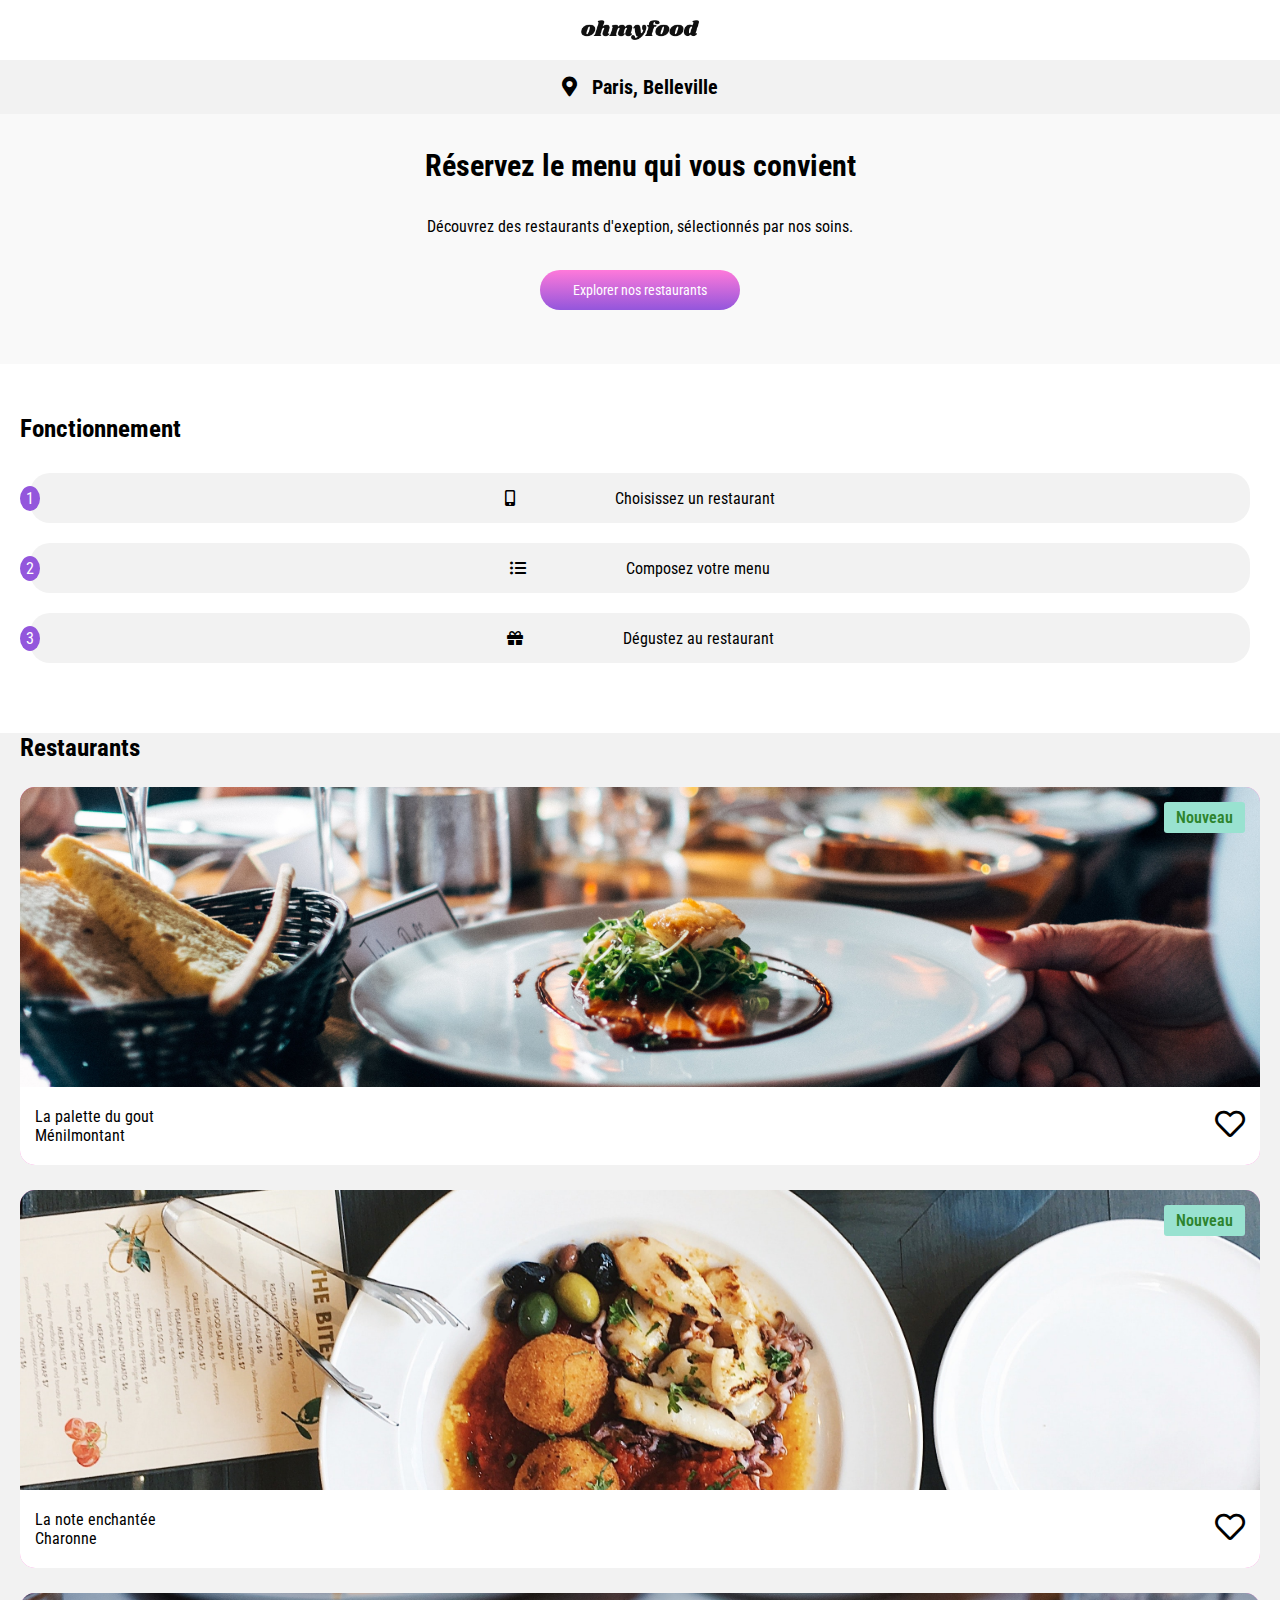
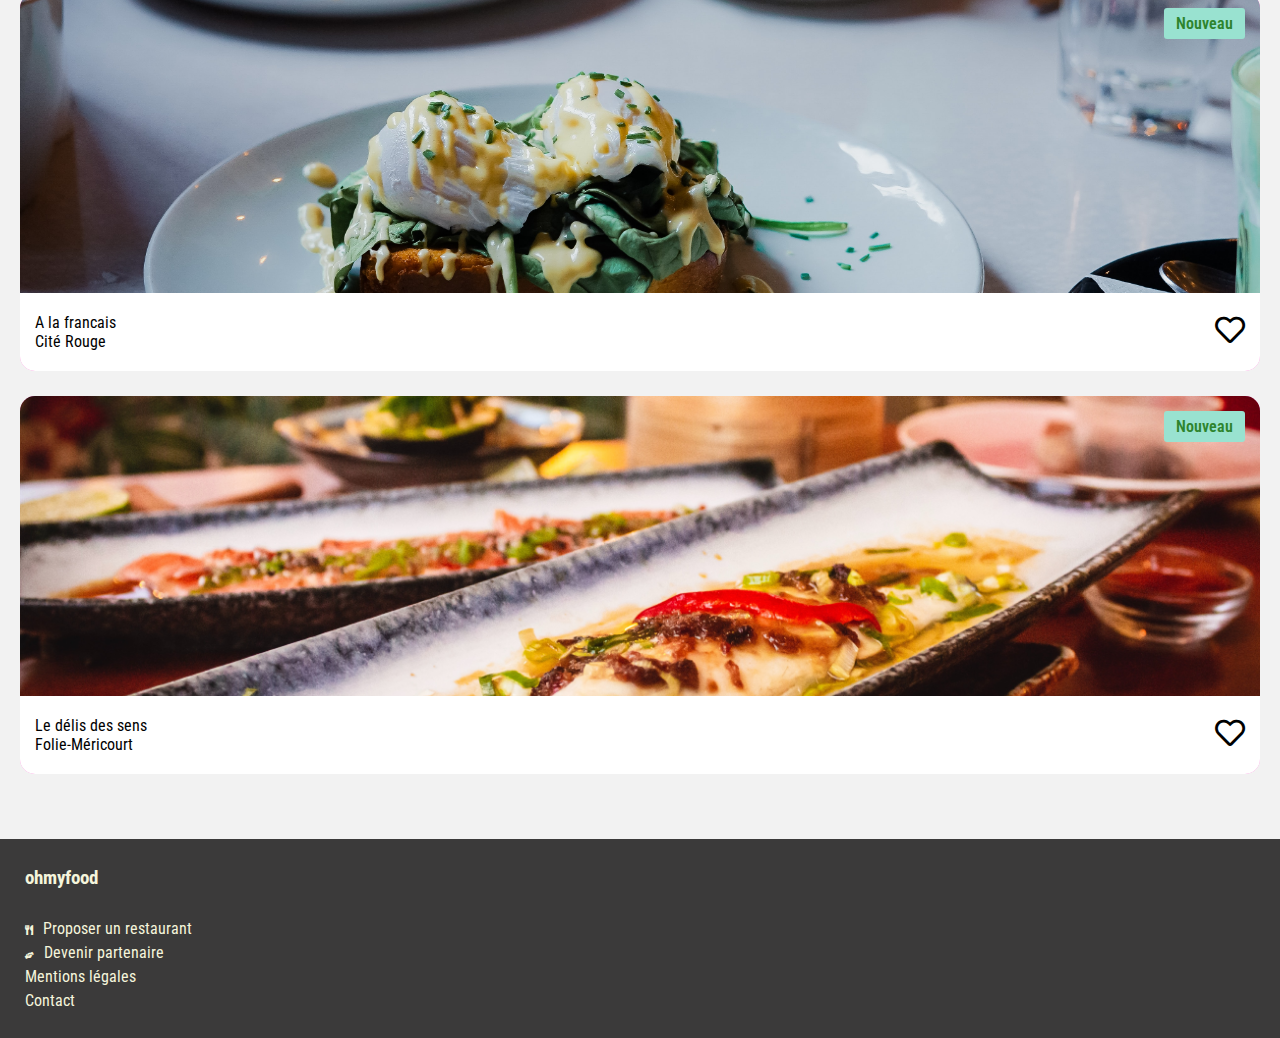
==== index.html @ 2080b29a "animation" ====
<!DOCTYPE html>
<html lang="en">
<head>
        <meta charset="UTF-8">
        <meta http-equiv="X-UA-Compatible" content="IE=edge">
        <meta name="viewport" content="width=device-width, initial-scale=1.0">
        <link rel="stylesheet" href="./style/css/style.css">
        <link rel="stylesheet" href="./style/css/footer.css">
        <link rel="stylesheet" href="./style/css/header.css">
        <link rel="stylesheet" href="https://cdnjs.cloudflare.com/ajax/libs/font-awesome/5.15.4/css/all.min.css">
        <title>OHMYFOOD</title>
</head>
<body>
        <!-- <iframe src="./header_footer/header.html" frameborder="0"></iframe>  -->
        <header class="header">
                <div class="header__logo">
                          <img src="./../img/logo/ohmyfood.png" alt="logo du site ohmyfood" class="header__logo__img">
                </div>
        </header>
        <main>
               <section class="localisation">
                        <div class="localisation__icon"><i class="fas fa-map-marker-alt"></i></div>
                        <div class="localisation__ville">Paris, Belleville</div>
               </section>
                <section class="baniere">
                        <div>
                          <h1 class="baniere__title"> Réservez le menu qui vous convient</h1>
                        </div>
                        <p class="baniere__paragraphe">
                                Découvrez des restaurants d'exeption, sélectionnés par nos soins.
                        </p>
                        <div class="baniere__explorer">
                                Explorer nos restaurants
                        </div>
                </section>
                <section class="fonctionnement">
                        <h3 class="fonctionnement__title">Fonctionnement</h3> 
                        <div class="fonctionnement__chosissez">
                                <div class="fonctionnement__chosissez__numero">1</div>
                                <div class="fonctionnement__chosissez__icon"><i class="fas fa-mobile-alt"></i></div>
                                <p class="fonctionnement__chosissez__texte">Choisissez un restaurant</p>
                        </div>
                        <div class="fonctionnement__chosissez">
                                <div class="fonctionnement__chosissez__numero">2</div>
                                <div class="fonctionnement__chosissez__icon"><i class="fas fa-list-ul"></i></div>
                                <p class="fonctionnement__chosissez__texte">Composez votre menu</p>
                        </div>
                        <div class="fonctionnement__chosissez">
                                <div class="fonctionnement__chosissez__numero">3</div>
                                <div class="fonctionnement__chosissez__icon"><i class="fas fa-gift"></i></div>
                                <p class="fonctionnement__chosissez__texte">Dégustez au restaurant</p>
                        </div>
                </section>
                <section class="restaurant">
                        <h2 class="restaurant__title">Restaurants</h2>
                        <div class="restaurant__br">
                                <a class="restaurant__br__liens" href="./menu/palete_du_gout.html">
                                        <div class="restaurant__br__liens__nouveau nouveau">Nouveau</div>
                                        <div class="restaurant__br__liens__palette__img">
                                                <img class="restaurant__img restaurant__br__liens__palette__img--img" src="./img/restaurants/jay-wennington-N_Y88TWmGwA-unsplash.jpg" alt="">
                                        </div>
                                </a>
                                        <div class="palette_text">
                                                <p>La palette du gout <br>
                                                Ménilmontant
                                                </p>
                                                <div class="palette_heart">
                                                        <i class="far fa-heart"></i>
                                                        <!-- <i class="fas fa-heart"></i> -->
                                                </div>
                                        </div>
                               
                        </div>

                        <div class="note_enchante restaurant__br">
                                <a class="restaurant__br__liens" href="./menu/note_enchante.html">
                                        <div class="restaurant__br__liens__nouveau nouveau">Nouveau</div>
                                        <div class="restaurant__br__liens__palette__img">
                                                <img class="restaurant__img restaurant__br__liens__palette__img--img" src="./img/restaurants/stil-u2Lp8tXIcjw-unsplash.jpg" alt="">
                                        </div>
                                </a>
                                        <div class="palette_text">
                                                <p>La note enchantée <br>
                                                Charonne
                                                </p>
                                                <div class="palette_heart">
                                                        <i class="far fa-heart"></i>
                                                </div>
                                        </div>
                               
                        </div>

                        <div class="francais restaurant__br">
                                <a class="restaurant__br__liens" href="./menu/francaise.html">
                                        <div class="restaurant__br__liens__nouveau nouveau">Nouveau</div>
                                        <div class="restaurant__br__liens__palette__img">
                                                <img class="restaurant__img restaurant__br__liens__palette__img--img" src="./img/restaurants/toa-heftiba-DQKerTsQwi0-unsplash.jpg" alt="">
                                        </div>
                                </a>
                                        <div class="palette_text">
                                                <p>A la francais<br>
                                                Cité Rouge
                                                </p>
                                                <div class="palette_heart">
                                                        <i class="far fa-heart"></i>
                                                </div>
                                        </div>
                               
                        </div>

                        <div class="palette restaurant__br">
                                <a class="restaurant__br__liens" href="./menu/delice_des_sens.html">
                                        <div class="restaurant__br__liens__nouveau nouveau">Nouveau</div>
                                        <div class="palette__img restaurant__br__liens__palette__img">
                                                <img class="restaurant__img restaurant__br__liens__palette__img--img" src="./img/restaurants/louis-hansel-shotsoflouis-qNBGVyOCY8Q-unsplash.jpg" alt="">
                                        </div>
                                </a>
                                        <div class="palette_text">
                                                <p>Le délis des sens<br>
                                                Folie-Méricourt
                                                </p>
                                                <div class="palette_heart">
                                                        <i class="far fa-heart"></i>
                                                </div>
                                        </div>
                                
                        </div>
                </section>
        </main> 
        <footer class="footer">
                <h3 class="footer__title">ohmyfood</h3>
                 <i class="fas fa-utensils"></i>Proposer un restaurant <br>
                 <i class="fas fa-hands-helping t"></i>Devenir partenaire <br>
                 Mentions légales <br>
                 Contact
         </footer>
</body>
</html>
---- style/css/style.css ----
@import url("https://fonts.googleapis.com/css2?family=Roboto+Condensed:ital,wght@0,400;0,700;1,300;1,400;1,700&family=Shrikhand&display=swap");
@import url("./header.css");
@import url("./footer.css");
/******************************VARIABLE*****************************/
.container {
  background-color: rgb(237, 246, 247);
}

.form__group input {
  border: 2px solid #fff;
  border-radius: 100rem;
  color: #6300a0;
  font-family: "Montserrat", sans-serif;
  font-size: 2.5rem;
  outline: none;
  padding: 0.5rem 1.5rem;
  width: 100%;
  transition: background-color 500ms;
}
.form__group input:focus {
  border: 2px solid #6300a0;
}
.form__group input:not(:focus):invalid {
  background: #b20a37;
  border: 2px solid #b20a37;
  color: #fff;
}

/******************************MIXIN*****************************/
*,
::before,
::after {
  box-sizing: border-box;
  margin: 0;
  padding: 0;
}

a {
  text-decoration: none;
}

.title {
  font-family: "Shrikhand", cursive;
}

.restaurant__img {
  object-fit: cover;
  object-position: center;
  width: 100%;
  height: 300px;
}

body {
  font-family: "Roboto", sans-serif;
  font-family: "Roboto Condensed", sans-serif;
}

.localisation {
  background-color: #F2F2F2;
  justify-content: center;
  display: flex;
  padding: 15px 0;
  font-size: 20px;
  font-weight: bold;
}
.localisation__icon {
  font-size: 20px;
}
.localisation__ville {
  text-align: center;
  margin-left: 15px;
}

.nouveau {
  background-color: #99E2D0;
}

.baniere {
  background-color: #F9F9F9;
  justify-content: space-evenly;
  align-items: center;
  display: flex;
  flex-direction: column;
  height: 250px;
}
.baniere__title {
  text-align: center;
  font-size: 30px;
  margin: 30px 0;
}
.baniere__paragraphe {
  text-align: center;
}
.baniere__explorer {
  background-image: linear-gradient(to top, #9356DC, #FF79DA);
  display: flex;
  align-items: center;
  justify-content: center;
  height: 40px;
  width: 40%;
  border-radius: 40px;
  max-width: 200px;
  padding: 20px;
  text-align: center;
  margin: 30px 0 50px 0;
  font-size: 14px;
  background-color: #FF79DA;
  color: #FFFFFF;
}

.fonctionnement {
  background-color: #FFFFFF;
  padding: 0px 20px 0px 20px;
  margin: 50px 0px 70px 0px;
}
.fonctionnement__title {
  padding-bottom: 10px;
  font-size: 25px;
}
.fonctionnement__chosissez {
  background-color: #F2F2F2;
  display: flex;
  justify-content: center;
  align-items: center;
  margin: 20px 10px 20px 10px;
  height: 50px;
  border-radius: 20px;
  position: relative;
}
.fonctionnement__chosissez__texte {
  text-align: right;
  margin-left: 100px;
}
.fonctionnement__chosissez__icon {
  text-align: center;
}
.fonctionnement__chosissez__numero {
  position: absolute;
  background-color: #9356DC;
  width: 20px;
  text-align: center;
  border-radius: 50%;
  color: #FFFFFF;
  padding: 3px;
  left: -10px;
}

.restaurant {
  padding: 0px 20px 40px 20px;
  background-color: #F2F2F2;
  display: flex;
  flex-direction: column;
  justify-content: space-around;
}
.restaurant__title {
  padding: 0px 0px 25px 0px;
  font-size: 25px;
}
.restaurant .restaurant__br {
  border-radius: 15px;
  background-color: #FF79DA;
  margin-bottom: 25px;
}
.restaurant .restaurant__br .restaurant__br__liens__nouveau {
  background-color: #99E2D0;
  display: inline-block;
  padding: 6px 12px;
  border-radius: 3px;
  color: rgb(45, 132, 45);
  font-weight: 600;
}
.restaurant .palette_text {
  margin-top: -4px;
  padding: 20px 15px 20px 15px;
  background-color: #FFFFFF;
  border-radius: 0px 0px 15px 15px;
  display: flex;
  justify-content: space-between;
}
.restaurant .palette_text .palette_heart {
  font-size: 30px;
}

.restaurant__br__liens {
  position: relative;
}
.restaurant__br__liens .restaurant__br__liens__nouveau {
  position: absolute;
  top: 15px;
  right: 15px;
}
.restaurant__br__liens .restaurant__br__liens__palette__img {
  margin: 0;
}
.restaurant__br__liens .restaurant__br__liens__palette__img .restaurant__br__liens__palette__img--img {
  border-radius: 15px 15px 0 0;
}

/*# sourceMappingURL=style.css.map */
---- style/css/footer.css ----
.footer {
  background-color: rgb(59, 58, 58);
  color: beige;
  padding: 25px;
  line-height: 1.5;
}
.footer__title {
  padding-bottom: 25px;
}
.footer .fas {
  margin-right: 10px;
  font-size: 10px;
}
.footer .t {
  font-size: 7px;
}

/*# sourceMappingURL=footer.css.map */
---- style/css/header.css ----
.header {
  width: 100%;
  display: flex;
  justify-content: space-around;
  background-color: #FFFFFF;
  padding: 20px 0;
  color: beige;
}
.header__span {
  color: #000;
}
.header__logo {
  display: flex;
  justify-content: center;
}
.header__logo__img {
  width: 30%;
  max-width: 30%;
}

/*# sourceMappingURL=header.css.map */
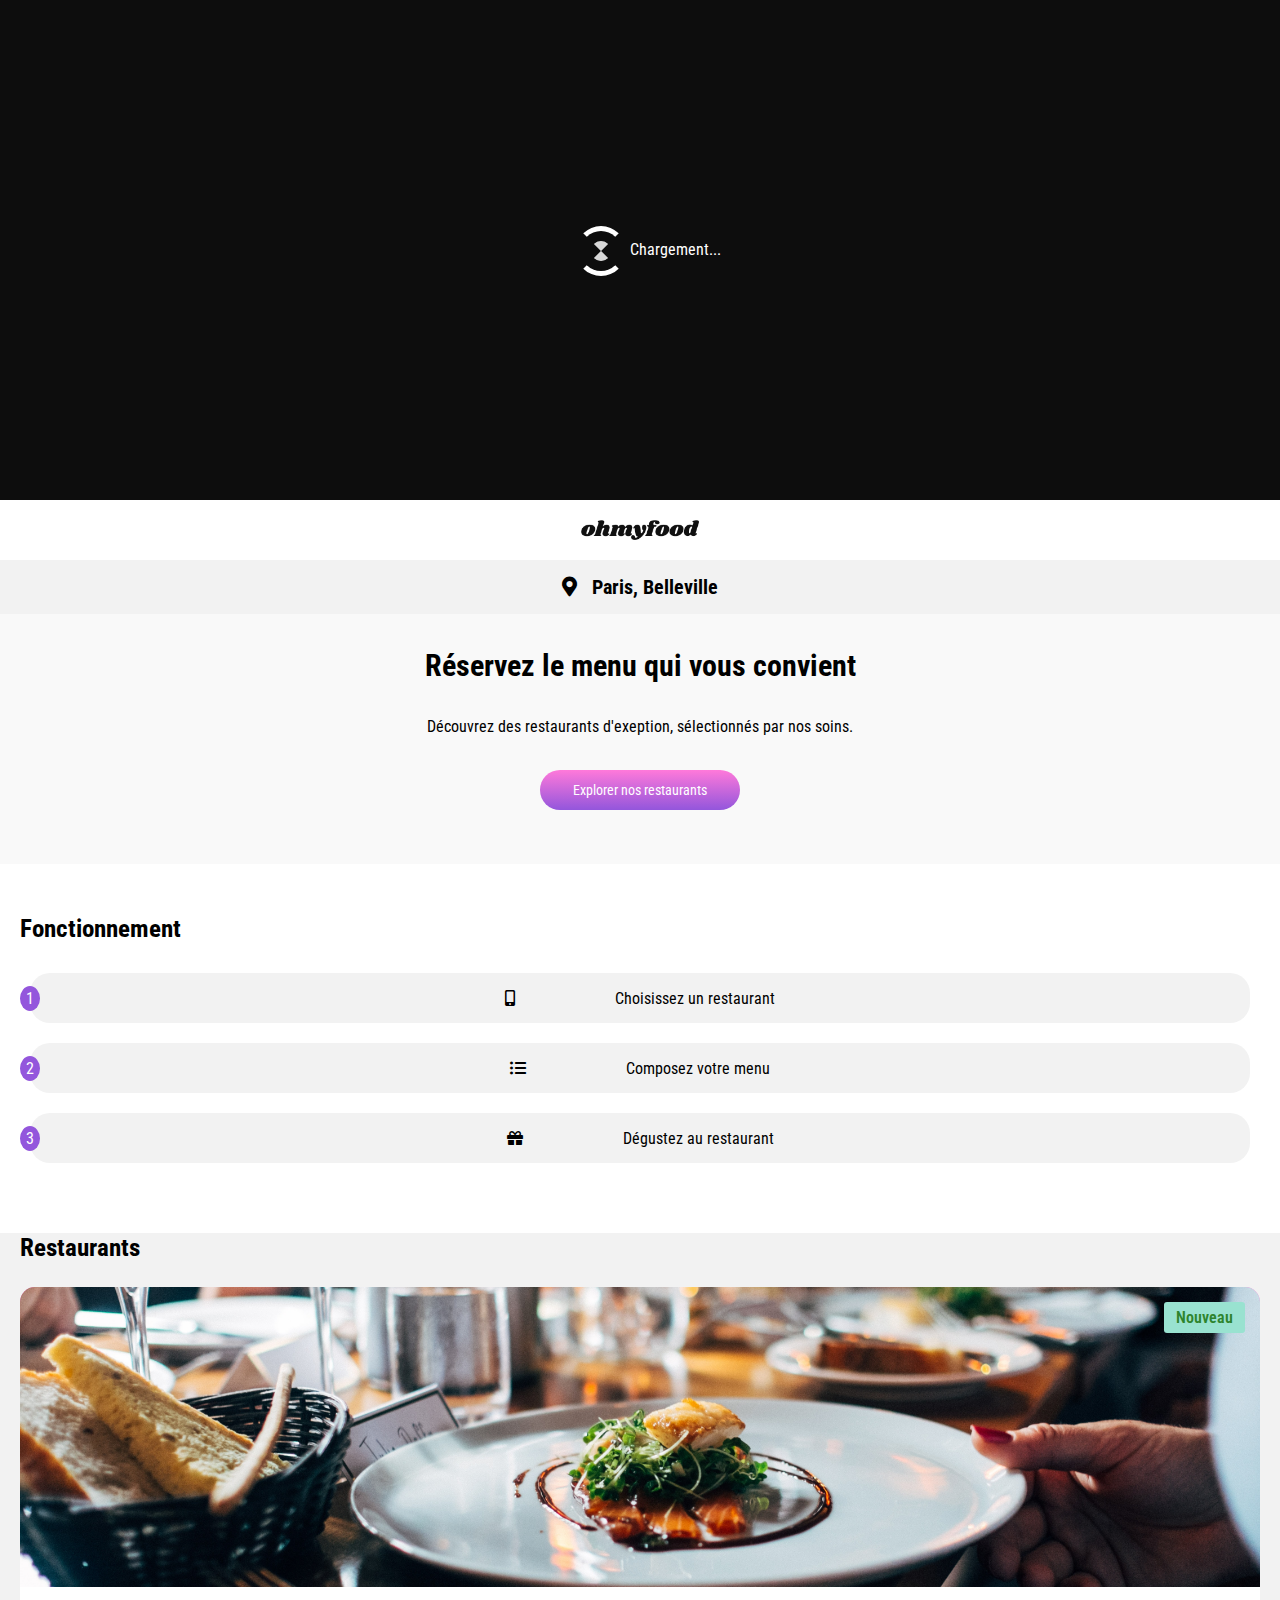
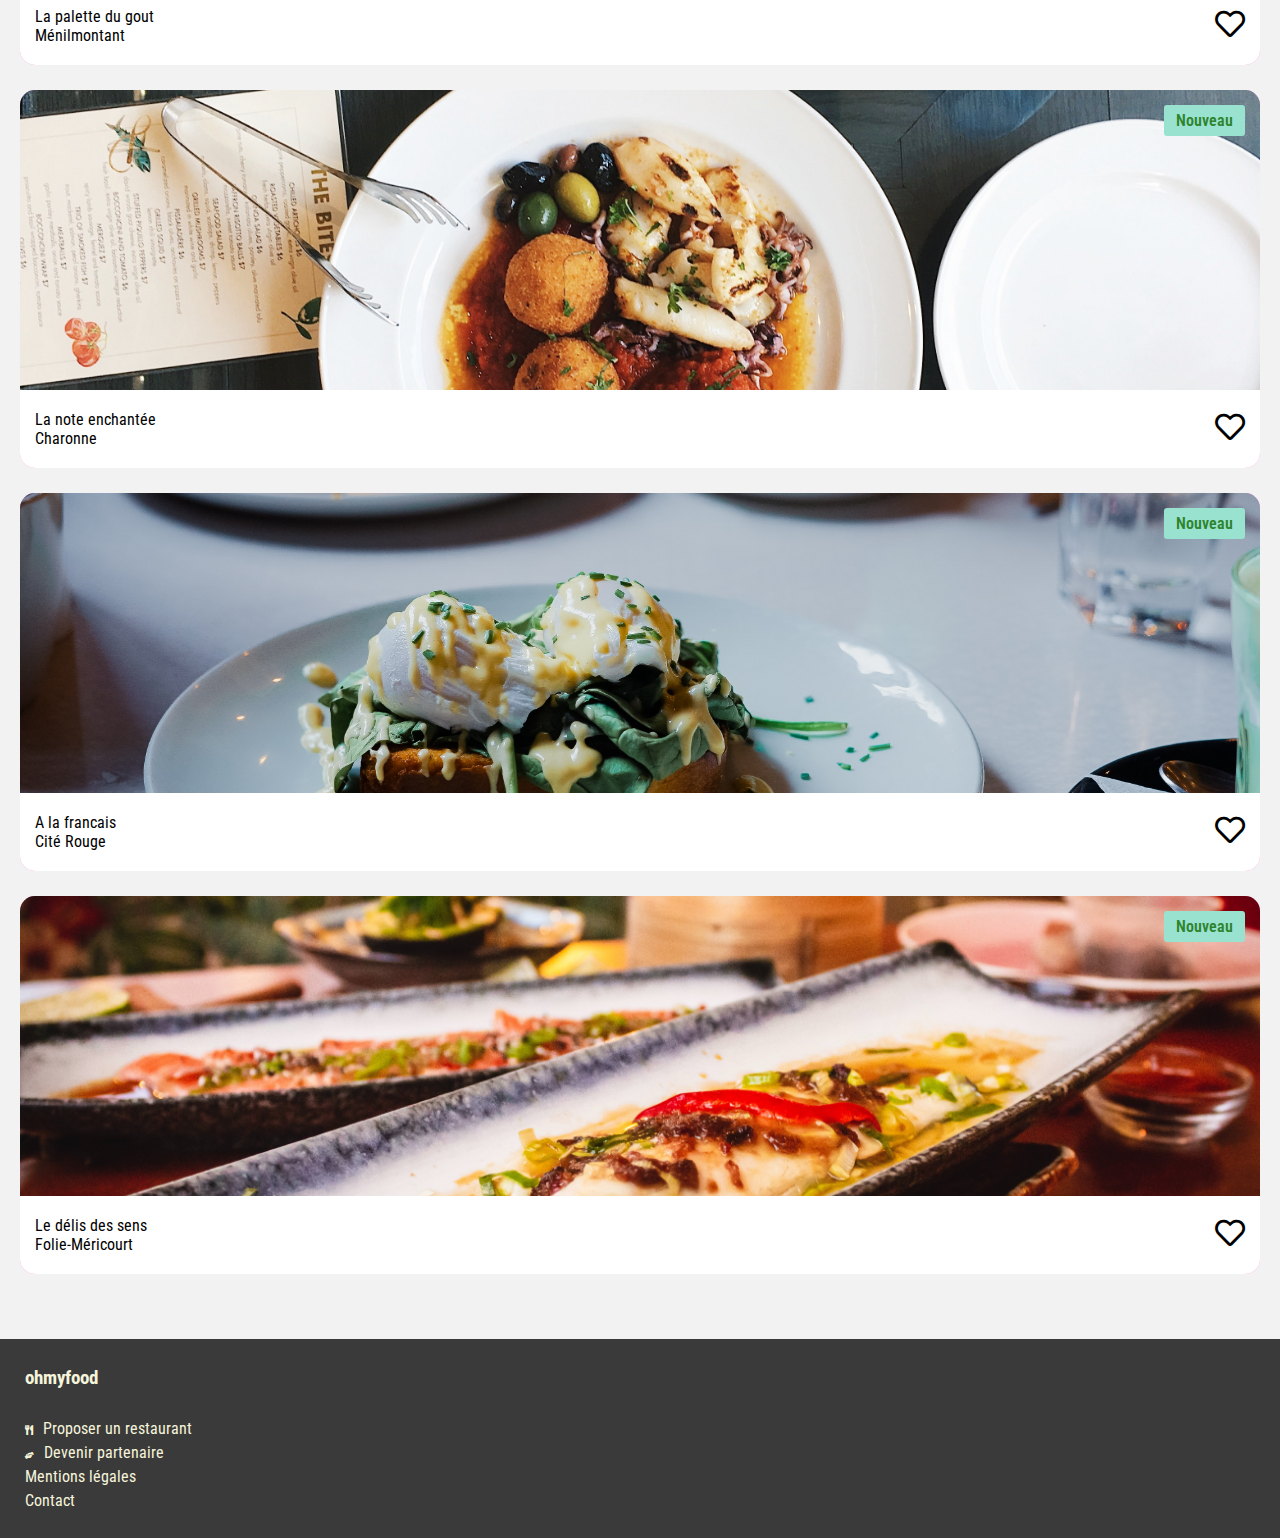
==== commit c48d364a: "suite" ====
--- a/index.html
+++ b/index.html
@@ -11,7 +11,10 @@
         <title>OHMYFOOD</title>
 </head>
 <body>
-        <!-- <iframe src="./header_footer/header.html" frameborder="0"></iframe>  -->
+        <div class="container3">
+                <span class="laoder laoder-circle"></span>
+                Chargement...
+        </div> 
         <header class="header">
                 <div class="header__logo">
                           <img src="./../img/logo/ohmyfood.png" alt="logo du site ohmyfood" class="header__logo__img">
--- a/style/css/style.css
+++ b/style/css/style.css
@@ -1,11 +1,95 @@
 @import url("https://fonts.googleapis.com/css2?family=Roboto+Condensed:ital,wght@0,400;0,700;1,300;1,400;1,700&family=Shrikhand&display=swap");
 @import url("./header.css");
 @import url("./footer.css");
+@import url("./../css/helpers/_$Variable.css");
 /******************************VARIABLE*****************************/
-.container {
-  background-color: rgb(237, 246, 247);
-}
-
+.laoder {
+  width: 50px;
+  height: 50px;
+  display: inline-block;
+  vertical-align: middle;
+  position: relative;
+  border-radius: 50px;
+  border: 6px solid rgba(255, 255, 255, 0.4);
+}
+
+.container3 {
+  background-color: #0d0d0d;
+  height: 500px;
+  color: #FFFFFF;
+  line-height: 500px;
+  padding-left: 45%;
+  animation: display 7s 0s forwards;
+}
+
+.laoder-circle {
+  border-radius: 50px;
+  border: 5px solid transparent;
+  border-top-color: #FFF;
+  border-bottom-color: #FFF;
+  animation: spin 4s linear 0s forwards;
+}
+
+.laoder-circle::after {
+  content: "";
+  position: absolute;
+  top: 10px;
+  left: 10px;
+  bottom: 10px;
+  right: 10px;
+  border-radius: 50px;
+  border: 10px solid transparent;
+  border-top-color: #FFF;
+  border-bottom-color: #FFF;
+  opacity: 0.6;
+  animation: spinreverse 3s linear 0s forwards;
+}
+
+.laoder-circle::before {
+  content: "";
+  position: absolute;
+  top: 10px;
+  left: 10px;
+  bottom: 10px;
+  right: 10px;
+  border-radius: 50px;
+  border: 10px solid transparent;
+  border-top-color: #FFF;
+  border-bottom-color: #FFF;
+  opacity: 0.6;
+  animation: spinreverse 3s linear 0s forwards;
+}
+
+@keyframes spin {
+  0% {
+    transform: rotate(0deg);
+    opacity: 1;
+  }
+  100% {
+    transform: rotate(360deg);
+    opacity: 0;
+  }
+}
+@keyframes display {
+  0% {
+    display: block;
+    opacity: 1;
+  }
+  100% {
+    display: none;
+    opacity: 0;
+  }
+}
+@keyframes spinreverse {
+  0% {
+    transform: rotate(0deg);
+    opacity: 1;
+  }
+  100% {
+    transform: rotate(360deg);
+    opacity: 0;
+  }
+}
 .form__group input {
   border: 2px solid #fff;
   border-radius: 100rem;
@@ -106,6 +190,7 @@
   font-size: 14px;
   background-color: #FF79DA;
   color: #FFFFFF;
+  cursor: b;
 }
 
 .fonctionnement {
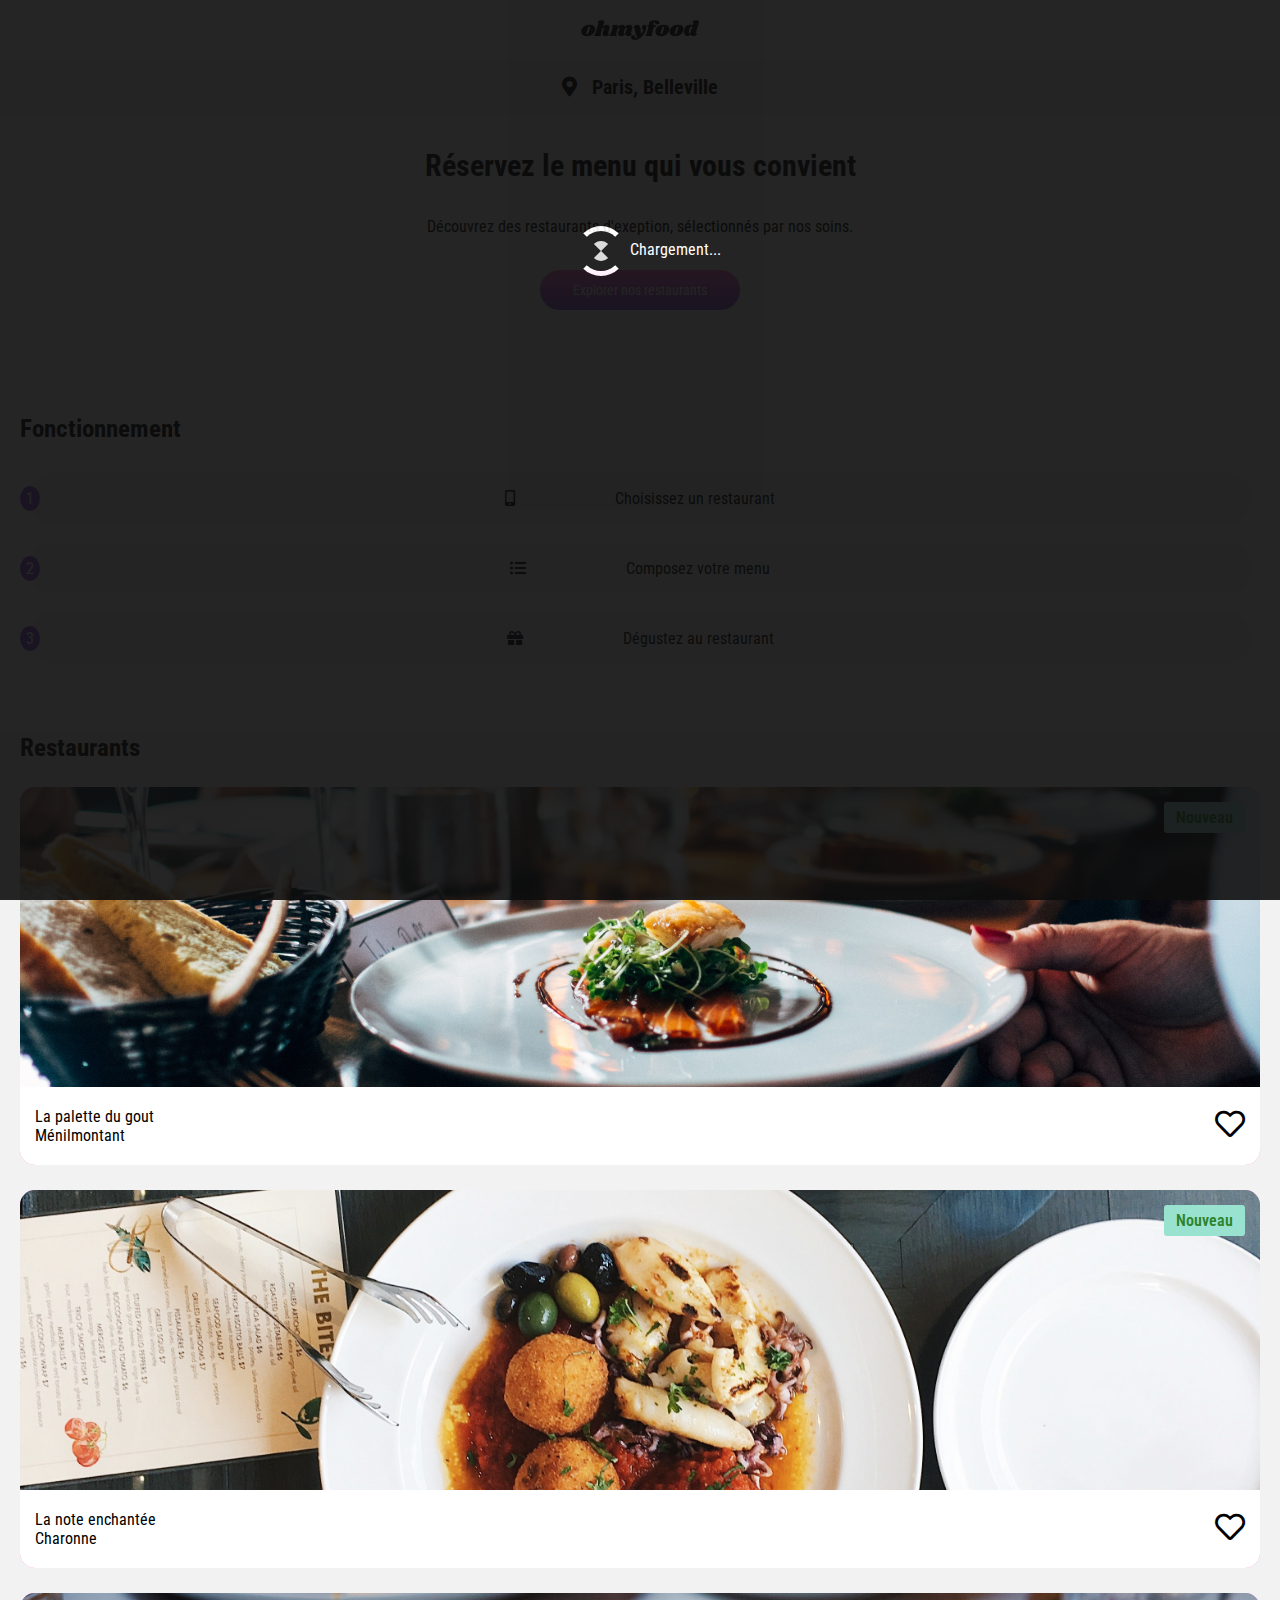
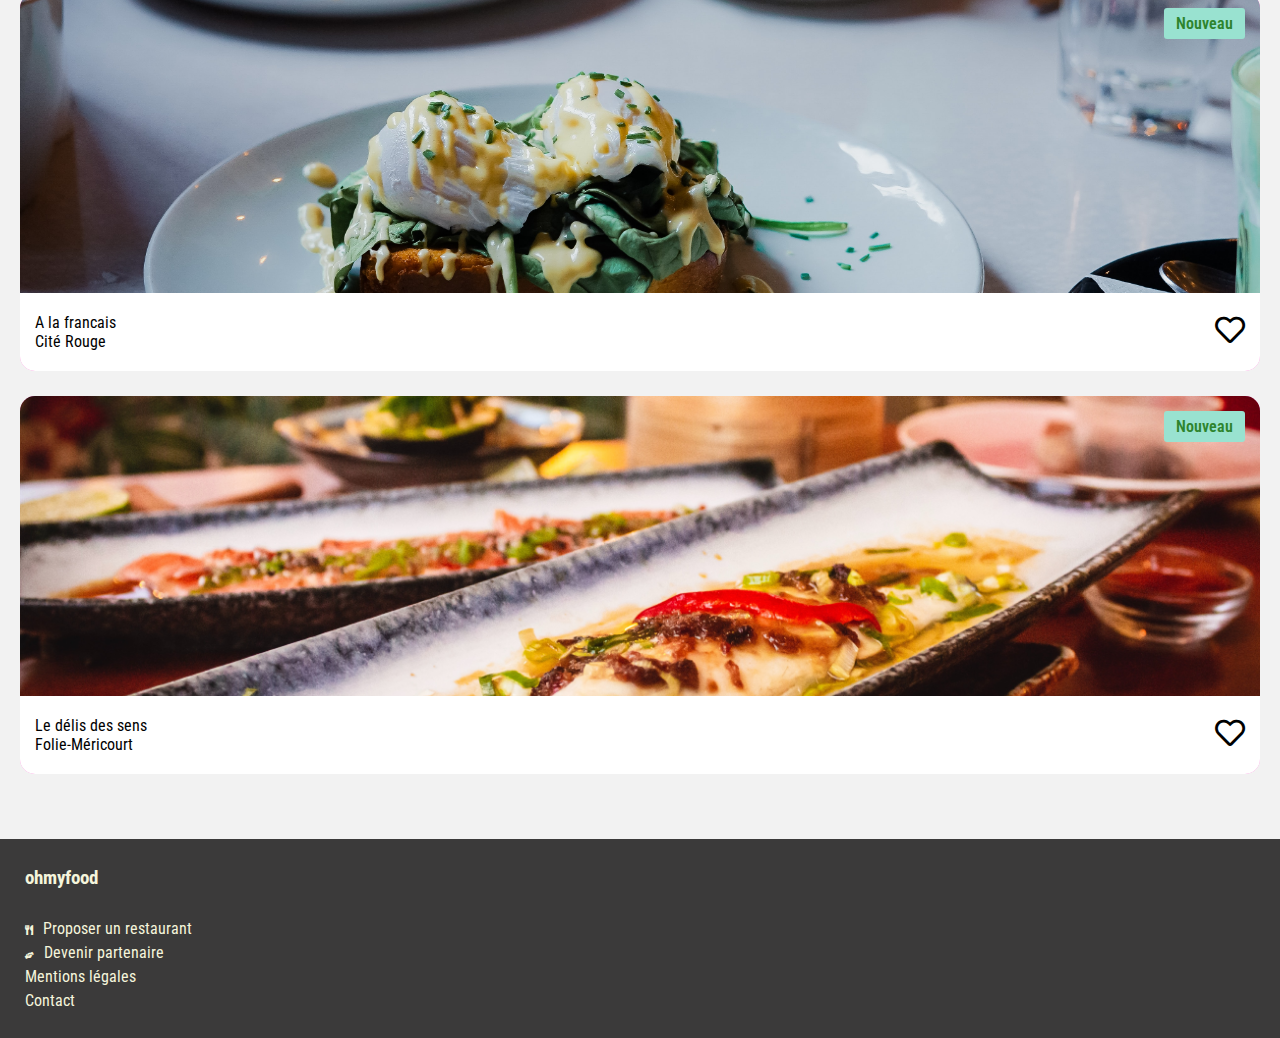
==== commit eb1034c6: "ajout du loader" ====
--- a/index.html
+++ b/index.html
@@ -22,7 +22,7 @@
         </header>
         <main>
                <section class="localisation">
-                        <div class="localisation__icon"><i class="fas fa-map-marker-alt"></i></div>
+                        <div class="localisation__icon"><i class="fas fa-map-marker-alt fa-spin"></i></div>
                         <div class="localisation__ville">Paris, Belleville</div>
                </section>
                 <section class="baniere">
--- a/style/css/style.css
+++ b/style/css/style.css
@@ -3,6 +3,19 @@
 @import url("./footer.css");
 @import url("./../css/helpers/_$Variable.css");
 /******************************VARIABLE*****************************/
+.container3 {
+  position: fixed;
+  background-color: #0d0d0d;
+  opacity: 0.9;
+  height: 100vh;
+  inset: 0px;
+  z-index: 1;
+  color: #FFFFFF;
+  line-height: 500px;
+  padding-left: 45%;
+  animation: display 9s 1s forwards;
+}
+
 .laoder {
   width: 50px;
   height: 50px;
@@ -13,15 +26,6 @@
   border: 6px solid rgba(255, 255, 255, 0.4);
 }
 
-.container3 {
-  background-color: #0d0d0d;
-  height: 500px;
-  color: #FFFFFF;
-  line-height: 500px;
-  padding-left: 45%;
-  animation: display 7s 0s forwards;
-}
-
 .laoder-circle {
   border-radius: 50px;
   border: 5px solid transparent;
@@ -75,9 +79,14 @@
     display: block;
     opacity: 1;
   }
+  50% {
+    display: none;
+    opacity: 0.5;
+  }
   100% {
     display: none;
     opacity: 0;
+    z-index: 0;
   }
 }
 @keyframes spinreverse {
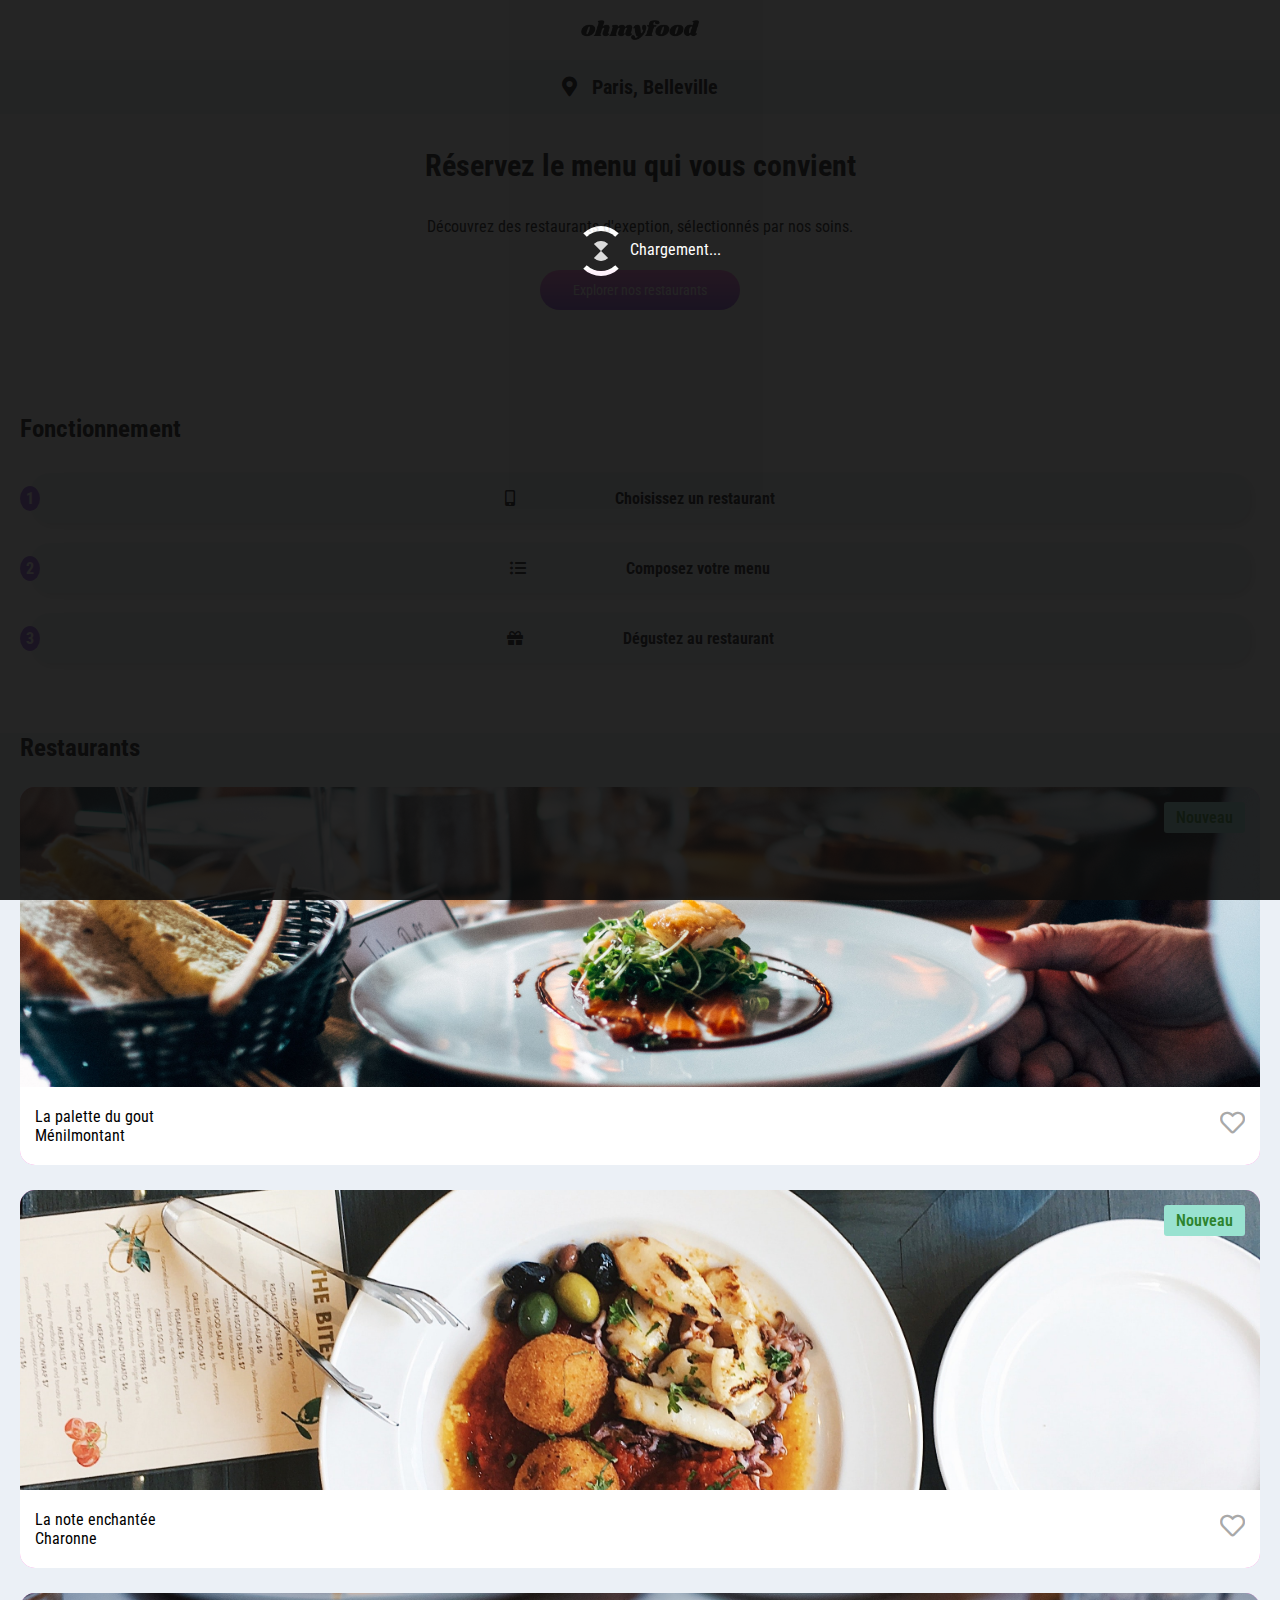
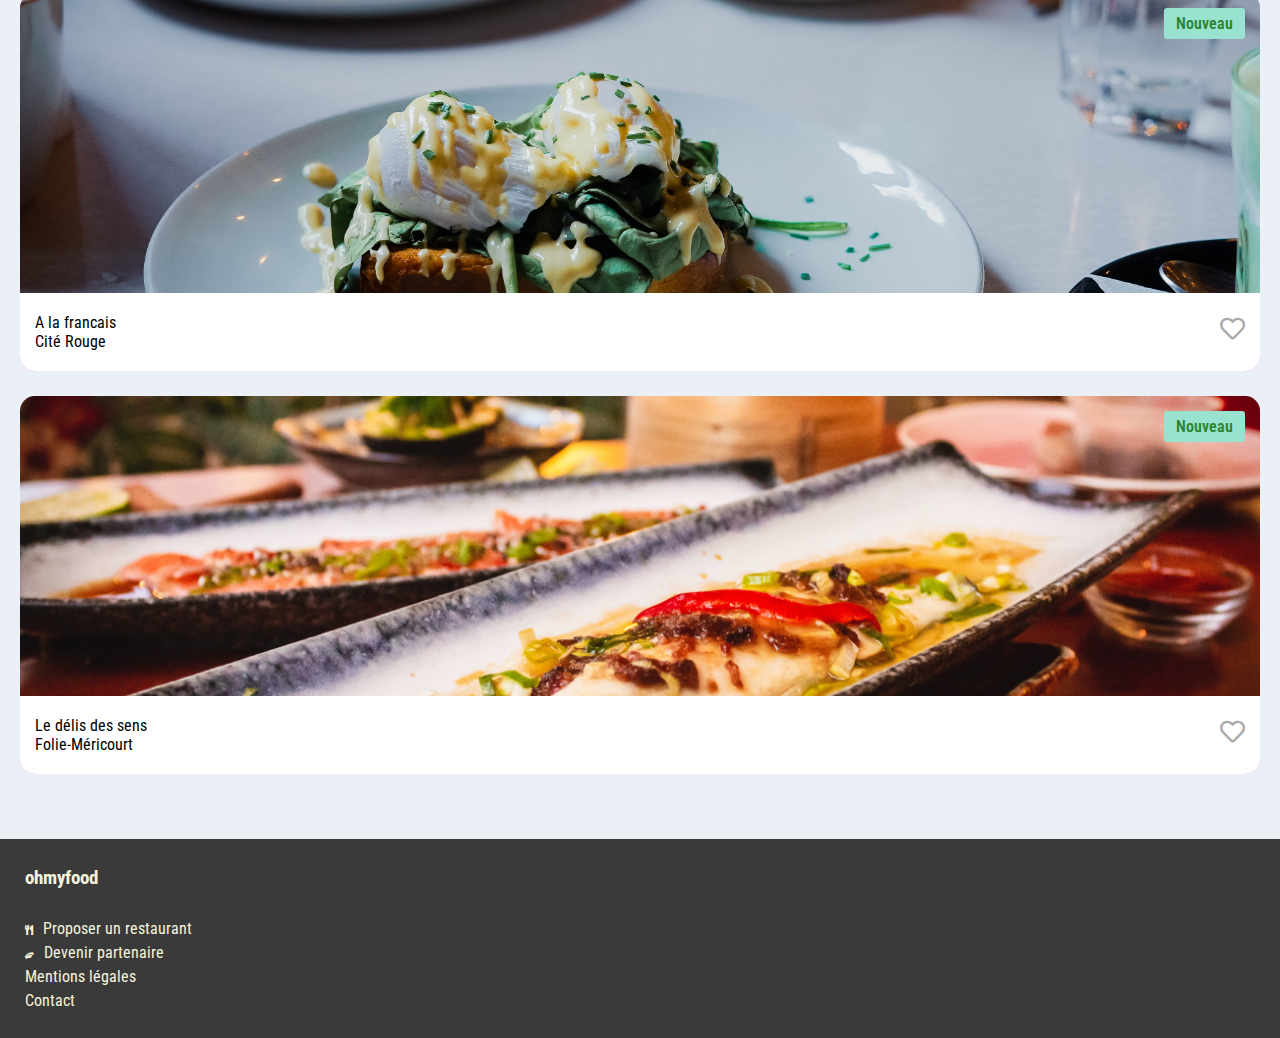
==== commit d273f683: "suite animation" ====
--- a/index.html
+++ b/index.html
@@ -40,17 +40,17 @@
                         <h3 class="fonctionnement__title">Fonctionnement</h3> 
                         <div class="fonctionnement__chosissez">
                                 <div class="fonctionnement__chosissez__numero">1</div>
-                                <div class="fonctionnement__chosissez__icon"><i class="fas fa-mobile-alt"></i></div>
+                                <div class="fonctionnement__chosissez__icon "><i class="fas fa-mobile-alt"></i></div>
                                 <p class="fonctionnement__chosissez__texte">Choisissez un restaurant</p>
                         </div>
                         <div class="fonctionnement__chosissez">
                                 <div class="fonctionnement__chosissez__numero">2</div>
-                                <div class="fonctionnement__chosissez__icon"><i class="fas fa-list-ul"></i></div>
+                                <div class="fonctionnement__chosissez__icon color_icon"><i class="fas fa-list-ul"></i></div>
                                 <p class="fonctionnement__chosissez__texte">Composez votre menu</p>
                         </div>
                         <div class="fonctionnement__chosissez">
                                 <div class="fonctionnement__chosissez__numero">3</div>
-                                <div class="fonctionnement__chosissez__icon"><i class="fas fa-gift"></i></div>
+                                <div class="fonctionnement__chosissez__icon color_icon"><i class="fas fa-gift"></i></div>
                                 <p class="fonctionnement__chosissez__texte">Dégustez au restaurant</p>
                         </div>
                 </section>
@@ -68,8 +68,9 @@
                                                 Ménilmontant
                                                 </p>
                                                 <div class="palette_heart">
-                                                        <i class="far fa-heart"></i>
-                                                        <!-- <i class="fas fa-heart"></i> -->
+                                                        <i class="far fa-heart coeur-contenant">
+                                                                <i class="fas fa-heart coeur-colore"></i>
+                                                        </i>
                                                 </div>
                                         </div>
                                
@@ -87,7 +88,9 @@
                                                 Charonne
                                                 </p>
                                                 <div class="palette_heart">
-                                                        <i class="far fa-heart"></i>
+                                                        <i class="far fa-heart coeur-contenant">
+                                                                <i class="fas fa-heart coeur-colore"></i>
+                                                        </i>
                                                 </div>
                                         </div>
                                
@@ -105,7 +108,9 @@
                                                 Cité Rouge
                                                 </p>
                                                 <div class="palette_heart">
-                                                        <i class="far fa-heart"></i>
+                                                        <i class="far fa-heart coeur-contenant">
+                                                                <i class="fas fa-heart coeur-colore"></i>
+                                                        </i>
                                                 </div>
                                         </div>
                                
@@ -123,7 +128,9 @@
                                                 Folie-Méricourt
                                                 </p>
                                                 <div class="palette_heart">
-                                                        <i class="far fa-heart"></i>
+                                                        <i class="far fa-heart coeur-contenant">
+                                                                <i class="fas fa-heart coeur-colore"></i>
+                                                        </i>
                                                 </div>
                                         </div>
                                 
--- a/style/css/style.css
+++ b/style/css/style.css
@@ -149,7 +149,7 @@
 }
 
 .localisation {
-  background-color: #F2F2F2;
+  background-color: #ebf0f6;
   justify-content: center;
   display: flex;
   padding: 15px 0;
@@ -212,14 +212,16 @@
   font-size: 25px;
 }
 .fonctionnement__chosissez {
-  background-color: #F2F2F2;
+  background-color: #ebf0f6;
   display: flex;
   justify-content: center;
   align-items: center;
   margin: 20px 10px 20px 10px;
   height: 50px;
+  font-weight: bold;
   border-radius: 20px;
   position: relative;
+  box-shadow: 3px 3px 13px -2px rgba(33, 32, 32, 0.2);
 }
 .fonctionnement__chosissez__texte {
   text-align: right;
@@ -238,10 +240,17 @@
   padding: 3px;
   left: -10px;
 }
+.fonctionnement__chosissez:hover {
+  cursor: pointer;
+  background-color: #F9F9F9;
+}
+.fonctionnement__chosissez:hover .color_icon {
+  color: #9356DC;
+}
 
 .restaurant {
   padding: 0px 20px 40px 20px;
-  background-color: #F2F2F2;
+  background-color: #ebf0f6;
   display: flex;
   flex-direction: column;
   justify-content: space-around;
@@ -251,6 +260,7 @@
   font-size: 25px;
 }
 .restaurant .restaurant__br {
+  transition: transform 1s ease-in-out;
   border-radius: 15px;
   background-color: #FF79DA;
   margin-bottom: 25px;
@@ -263,6 +273,9 @@
   color: rgb(45, 132, 45);
   font-weight: 600;
 }
+.restaurant .restaurant__br:hover {
+  transform: scale(1.08);
+}
 .restaurant .palette_text {
   margin-top: -4px;
   padding: 20px 15px 20px 15px;
@@ -274,6 +287,38 @@
 .restaurant .palette_text .palette_heart {
   font-size: 30px;
 }
+.restaurant .palette_text:nth-child(1) {
+  font-weight: bold;
+}
+.restaurant .palette_text .palette_heart .coeur-contenant {
+  display: inline-block;
+  position: relative;
+  font-size: 25px;
+  overflow: hidden;
+  cursor: pointer;
+  color: #a9a9a9;
+}
+.restaurant .palette_text .palette_heart .coeur-colore {
+  position: absolute;
+  top: 60px;
+  left: 30px;
+  font-size: 0px;
+  transition: top 0.5s, font-size 0.5s, left 0.5s;
+  background: linear-gradient(to left, #9356DC 0%, #FF79DA 100%);
+  background-clip: text;
+  -webkit-background-clip: text;
+  -webkit-text-fill-color: transparent;
+}
+.restaurant .palette_text .palette_heart .coeur-contenant:hover {
+  padding-right: 0.25px;
+  color: #e251ea;
+  counter-reset: #FF79DA;
+}
+.restaurant .palette_text .palette_heart .coeur-contenant:hover .coeur-colore {
+  top: 1.5px;
+  font-size: 23px;
+  left: 2px;
+}
 
 .restaurant__br__liens {
   position: relative;
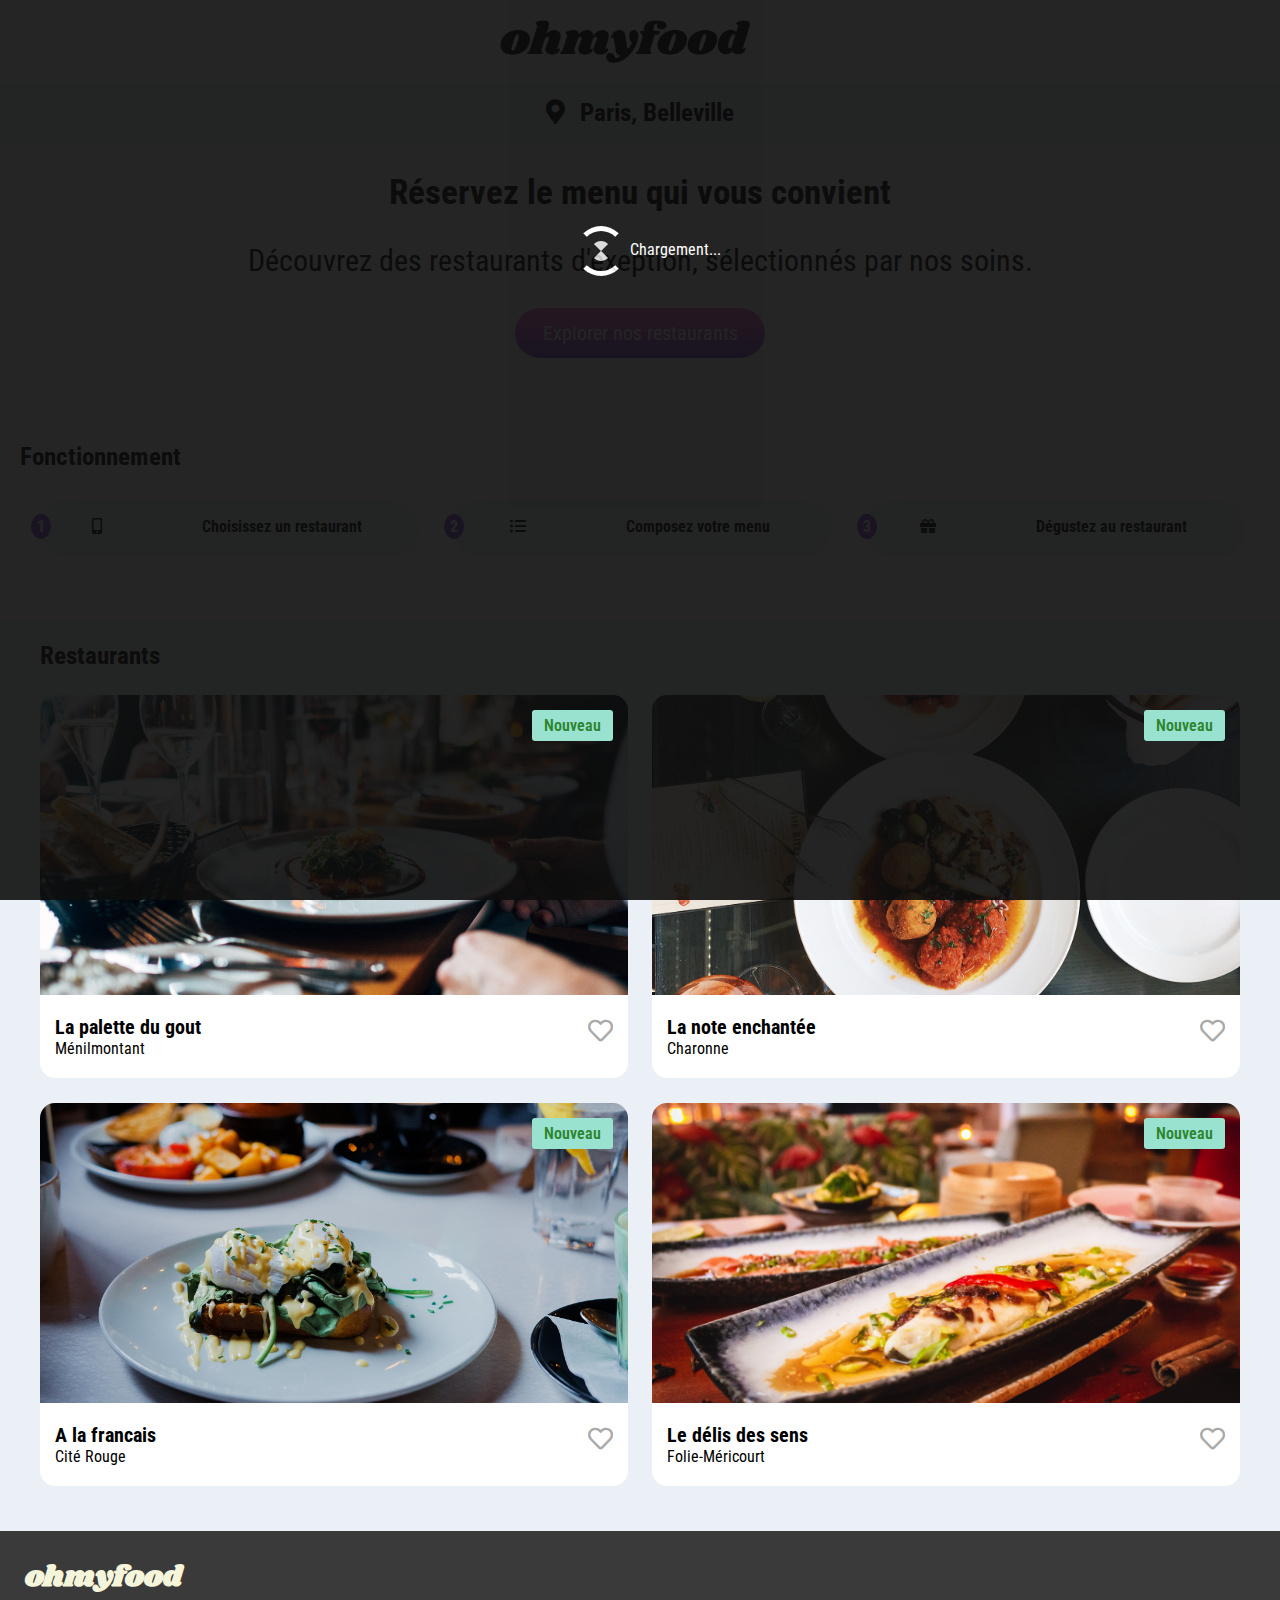
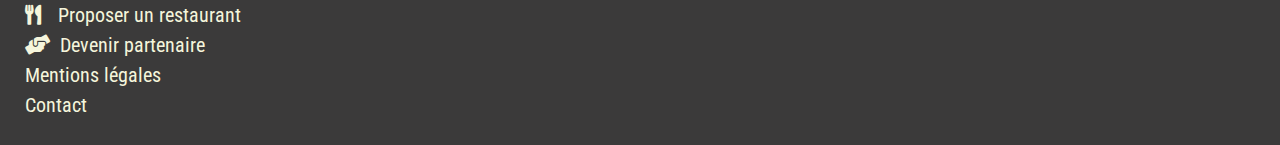
==== commit 1e27ce7c: "premiere version finale" ====
--- a/index.html
+++ b/index.html
@@ -16,15 +16,15 @@
                 Chargement...
         </div> 
         <header class="header">
-                <div class="header__logo">
-                          <img src="./../img/logo/ohmyfood.png" alt="logo du site ohmyfood" class="header__logo__img">
+                <div class="header__logo header__logo__index">
+                          <img src="./img/logo/ohmyfood.png" alt="logo du site ohmyfood" class="header__logo__img">
                 </div>
         </header>
         <main>
-               <section class="localisation">
-                        <div class="localisation__icon"><i class="fas fa-map-marker-alt fa-spin"></i></div>
+               <div class="localisation">
+                        <div class="localisation__icon"><i class="fas fa-map-marker-alt"></i></div>
                         <div class="localisation__ville">Paris, Belleville</div>
-               </section>
+               </div>
                 <section class="baniere">
                         <div>
                           <h1 class="baniere__title"> Réservez le menu qui vous convient</h1>
@@ -38,24 +38,27 @@
                 </section>
                 <section class="fonctionnement">
                         <h3 class="fonctionnement__title">Fonctionnement</h3> 
-                        <div class="fonctionnement__chosissez">
-                                <div class="fonctionnement__chosissez__numero">1</div>
-                                <div class="fonctionnement__chosissez__icon "><i class="fas fa-mobile-alt"></i></div>
-                                <p class="fonctionnement__chosissez__texte">Choisissez un restaurant</p>
-                        </div>
-                        <div class="fonctionnement__chosissez">
-                                <div class="fonctionnement__chosissez__numero">2</div>
-                                <div class="fonctionnement__chosissez__icon color_icon"><i class="fas fa-list-ul"></i></div>
-                                <p class="fonctionnement__chosissez__texte">Composez votre menu</p>
-                        </div>
-                        <div class="fonctionnement__chosissez">
-                                <div class="fonctionnement__chosissez__numero">3</div>
-                                <div class="fonctionnement__chosissez__icon color_icon"><i class="fas fa-gift"></i></div>
-                                <p class="fonctionnement__chosissez__texte">Dégustez au restaurant</p>
+                        <div class="fonctionnement__item">
+                                <div class="fonctionnement__chosissez">
+                                        <div class="fonctionnement__chosissez__numero">1</div>
+                                        <div class="fonctionnement__chosissez__icon "><i class="fas fa-mobile-alt"></i></div>
+                                        <p class="fonctionnement__chosissez__texte">Choisissez un restaurant</p>
+                                </div>
+                                <div class="fonctionnement__chosissez">
+                                        <div class="fonctionnement__chosissez__numero">2</div>
+                                        <div class="fonctionnement__chosissez__icon color_icon"><i class="fas fa-list-ul"></i></div>
+                                        <p class="fonctionnement__chosissez__texte">Composez votre menu</p>
+                                </div>
+                                <div class="fonctionnement__chosissez">
+                                        <div class="fonctionnement__chosissez__numero">3</div>
+                                        <div class="fonctionnement__chosissez__icon color_icon"><i class="fas fa-gift"></i></div>
+                                        <p class="fonctionnement__chosissez__texte">Dégustez au restaurant</p>
+                                </div>
                         </div>
                 </section>
                 <section class="restaurant">
-                        <h2 class="restaurant__title">Restaurants</h2>
+                    <h2 class="restaurant__title">Restaurants</h2>
+                    <div class="restaurant__items">
                         <div class="restaurant__br">
                                 <a class="restaurant__br__liens" href="./menu/palete_du_gout.html">
                                         <div class="restaurant__br__liens__nouveau nouveau">Nouveau</div>
@@ -64,9 +67,10 @@
                                         </div>
                                 </a>
                                         <div class="palette_text">
-                                                <p>La palette du gout <br>
-                                                Ménilmontant
-                                                </p>
+                                                <div>
+                                                        <p class="font">La palette du gout </p>
+                                                        <p> Ménilmontant</p>
+                                                </div>
                                                 <div class="palette_heart">
                                                         <i class="far fa-heart coeur-contenant">
                                                                 <i class="fas fa-heart coeur-colore"></i>
@@ -84,9 +88,10 @@
                                         </div>
                                 </a>
                                         <div class="palette_text">
-                                                <p>La note enchantée <br>
-                                                Charonne
-                                                </p>
+                                            <div>
+                                                <p class="font">La note enchantée </p>
+                                                <p>Charonne</p>
+                                            </div>
                                                 <div class="palette_heart">
                                                         <i class="far fa-heart coeur-contenant">
                                                                 <i class="fas fa-heart coeur-colore"></i>
@@ -104,9 +109,10 @@
                                         </div>
                                 </a>
                                         <div class="palette_text">
-                                                <p>A la francais<br>
-                                                Cité Rouge
-                                                </p>
+                                             <div>
+                                                <p class="font">A la francais</p>
+                                                <p>Cité Rouge</p>
+                                             </div>
                                                 <div class="palette_heart">
                                                         <i class="far fa-heart coeur-contenant">
                                                                 <i class="fas fa-heart coeur-colore"></i>
@@ -124,9 +130,10 @@
                                         </div>
                                 </a>
                                         <div class="palette_text">
-                                                <p>Le délis des sens<br>
-                                                Folie-Méricourt
-                                                </p>
+                                            <div>
+                                                <p class="font">Le délis des sens</p>
+                                                <p>Folie-Méricourt</p>
+                                            </div>
                                                 <div class="palette_heart">
                                                         <i class="far fa-heart coeur-contenant">
                                                                 <i class="fas fa-heart coeur-colore"></i>
@@ -135,14 +142,23 @@
                                         </div>
                                 
                         </div>
+                    </div>
                 </section>
         </main> 
         <footer class="footer">
                 <h3 class="footer__title">ohmyfood</h3>
-                 <i class="fas fa-utensils"></i>Proposer un restaurant <br>
-                 <i class="fas fa-hands-helping t"></i>Devenir partenaire <br>
-                 Mentions légales <br>
-                 Contact
+                <div class="content">
+                        <div class="proposer">
+                                <span><i class="fas fa-utensils"></i></span>
+                                <p class="t"> Proposer un restaurant </p>
+                        </div>
+                        <div class="partenaire">
+                                <span><i class="fas fa-hands-helping t"></i></span>
+                                <p> Devenir partenaire </p>
+                        </div>
+                        <div class="mention"> Mentions légales</div>
+                        <div class="div">Contact</div> 
+                </div>
          </footer>
 </body>
 </html>   --- a/style/css/style.css
+++ b/style/css/style.css
@@ -99,25 +99,6 @@
     opacity: 0;
   }
 }
-.form__group input {
-  border: 2px solid #fff;
-  border-radius: 100rem;
-  color: #6300a0;
-  font-family: "Montserrat", sans-serif;
-  font-size: 2.5rem;
-  outline: none;
-  padding: 0.5rem 1.5rem;
-  width: 100%;
-  transition: background-color 500ms;
-}
-.form__group input:focus {
-  border: 2px solid #6300a0;
-}
-.form__group input:not(:focus):invalid {
-  background: #b20a37;
-  border: 2px solid #b20a37;
-  color: #fff;
-}
 
 /******************************MIXIN*****************************/
 *,
@@ -153,20 +134,20 @@
   justify-content: center;
   display: flex;
   padding: 15px 0;
-  font-size: 20px;
+  font-size: 25px;
   font-weight: bold;
 }
 .localisation__icon {
-  font-size: 20px;
+  font-size: 25px;
 }
 .localisation__ville {
   text-align: center;
   margin-left: 15px;
 }
 
-.nouveau {
+/* .nouveau {
   background-color: #99E2D0;
-}
+} */
 
 .baniere {
   background-color: #F9F9F9;
@@ -178,38 +159,44 @@
 }
 .baniere__title {
   text-align: center;
+  font-size: 35px;
+  margin: 30px 0;
+}
+.baniere__paragraphe {
+  text-align: center;
   font-size: 30px;
-  margin: 30px 0;
-}
-.baniere__paragraphe {
-  text-align: center;
 }
 .baniere__explorer {
   background-image: linear-gradient(to top, #9356DC, #FF79DA);
   display: flex;
   align-items: center;
   justify-content: center;
-  height: 40px;
-  width: 40%;
+  height: 50px;
+  width: 60%;
   border-radius: 40px;
-  max-width: 200px;
+  max-width: 250px;
   padding: 20px;
   text-align: center;
   margin: 30px 0 50px 0;
-  font-size: 14px;
+  font-size: 20px;
   background-color: #FF79DA;
   color: #FFFFFF;
-  cursor: b;
+  cursor: cursor;
 }
 
 .fonctionnement {
   background-color: #FFFFFF;
   padding: 0px 20px 0px 20px;
-  margin: 50px 0px 70px 0px;
+  margin: 50px 0px 50px 0px;
 }
 .fonctionnement__title {
   padding-bottom: 10px;
   font-size: 25px;
+}
+.fonctionnement__item{
+  display: flex;
+  justify-content: space-around;
+  flex-wrap: wrap;
 }
 .fonctionnement__chosissez {
   background-color: #ebf0f6;
@@ -221,6 +208,7 @@
   font-weight: bold;
   border-radius: 20px;
   position: relative;
+  width: 30%;
   box-shadow: 3px 3px 13px -2px rgba(33, 32, 32, 0.2);
 }
 .fonctionnement__chosissez__texte {
@@ -249,7 +237,7 @@
 }
 
 .restaurant {
-  padding: 0px 20px 40px 20px;
+  padding: 20px 40px 20px;
   background-color: #ebf0f6;
   display: flex;
   flex-direction: column;
@@ -258,20 +246,39 @@
 .restaurant__title {
   padding: 0px 0px 25px 0px;
   font-size: 25px;
+}
+
+.restaurant__items{
+  display: flex;
+  flex-wrap: wrap;
+  justify-content: space-between;
 }
 .restaurant .restaurant__br {
   transition: transform 1s ease-in-out;
   border-radius: 15px;
-  background-color: #FF79DA;
+  /* background-color: #FF79DA; */
   margin-bottom: 25px;
+  /* border: 5px solid #9356DC; */
+  width: 49%;
+}
+.restaurant .restaurant__br__liens{
+  position: relative;
+  display: block;
 }
 .restaurant .restaurant__br .restaurant__br__liens__nouveau {
-  background-color: #99E2D0;
+  position: absolute;
+  background-color: #99E2D0; 
   display: inline-block;
   padding: 6px 12px;
   border-radius: 3px;
   color: rgb(45, 132, 45);
   font-weight: 600;
+
+  /* right:80%; */
+  /* top: 0;
+  bottom: 0;
+  left: 0; */
+  z-index: 2;
 }
 .restaurant .restaurant__br:hover {
   transform: scale(1.08);
@@ -283,6 +290,11 @@
   border-radius: 0px 0px 15px 15px;
   display: flex;
   justify-content: space-between;
+  
+}
+.restaurant .palette_text .font{
+  font-weight: bold;
+  font-size: 20px;
 }
 .restaurant .palette_text .palette_heart {
   font-size: 30px;
@@ -335,4 +347,39 @@
   border-radius: 15px 15px 0 0;
 }
 
+@media only screen and (max-width: 768px){
+  .baniere__title {
+    font-size: 25px;
+  }
+
+  .baniere__paragraphe {
+    font-size: 20px;
+  }
+.baniere__explorer {
+  width: 40%;
+  font-size: 15px;
+}
+  .restaurant__img {
+    height: 250px;
+  }
+
+  .fonctionnement__item{
+    display: flex;
+    justify-content: space-around;
+    flex-direction: column;
+  }
+
+  .fonctionnement__chosissez {
+    width: 100%;
+  }
+
+  .restaurant__items{
+    flex-direction: column;
+  }
+
+  .restaurant .restaurant__br {
+    width: 100%;
+  }
+}
+
 /*# sourceMappingURL=style.css.map */
--- a/style/css/footer.css
+++ b/style/css/footer.css
@@ -1,18 +1,23 @@
 .footer {
+  font-size: 25px;
   background-color: rgb(59, 58, 58);
   color: beige;
   padding: 25px;
   line-height: 1.5;
+  font-family: 'Roboto Condensed', sans-serif;
 }
-.footer__title {
-  padding-bottom: 25px;
+.footer__title{
+  font-family: 'Shrikhand', cursive;
 }
-.footer .fas {
-  margin-right: 10px;
-  font-size: 10px;
+.footer .content{
+  font-size: 20px;
 }
-.footer .t {
-  font-size: 7px;
+.footer .content p{
+  display: inline-block;
+  margin-left: 5px;
+}
+.footer .content .proposer .t{
+  margin-left: 12px;
 }
 
 /*# sourceMappingURL=footer.css.map */
--- a/style/css/header.css
+++ b/style/css/header.css
@@ -1,21 +1,29 @@
 .header {
   width: 100%;
   display: flex;
-  justify-content: space-around;
-  background-color: #FFFFFF;
+  justify-content: space-between;
   padding: 20px 0;
   color: beige;
 }
 .header__span {
   color: #000;
+  font-size: 30px;
+  padding-left: 30px;
+  margin-left: 10px;
+  width: 10%;
 }
 .header__logo {
   display: flex;
   justify-content: center;
+  width: 90%;
+  margin-right: 30px;
 }
 .header__logo__img {
-  width: 30%;
+  width: 20%;
   max-width: 30%;
 }
+ .header__logo__index {
+  width: 100%;
+} 
 
 /*# sourceMappingURL=header.css.map */
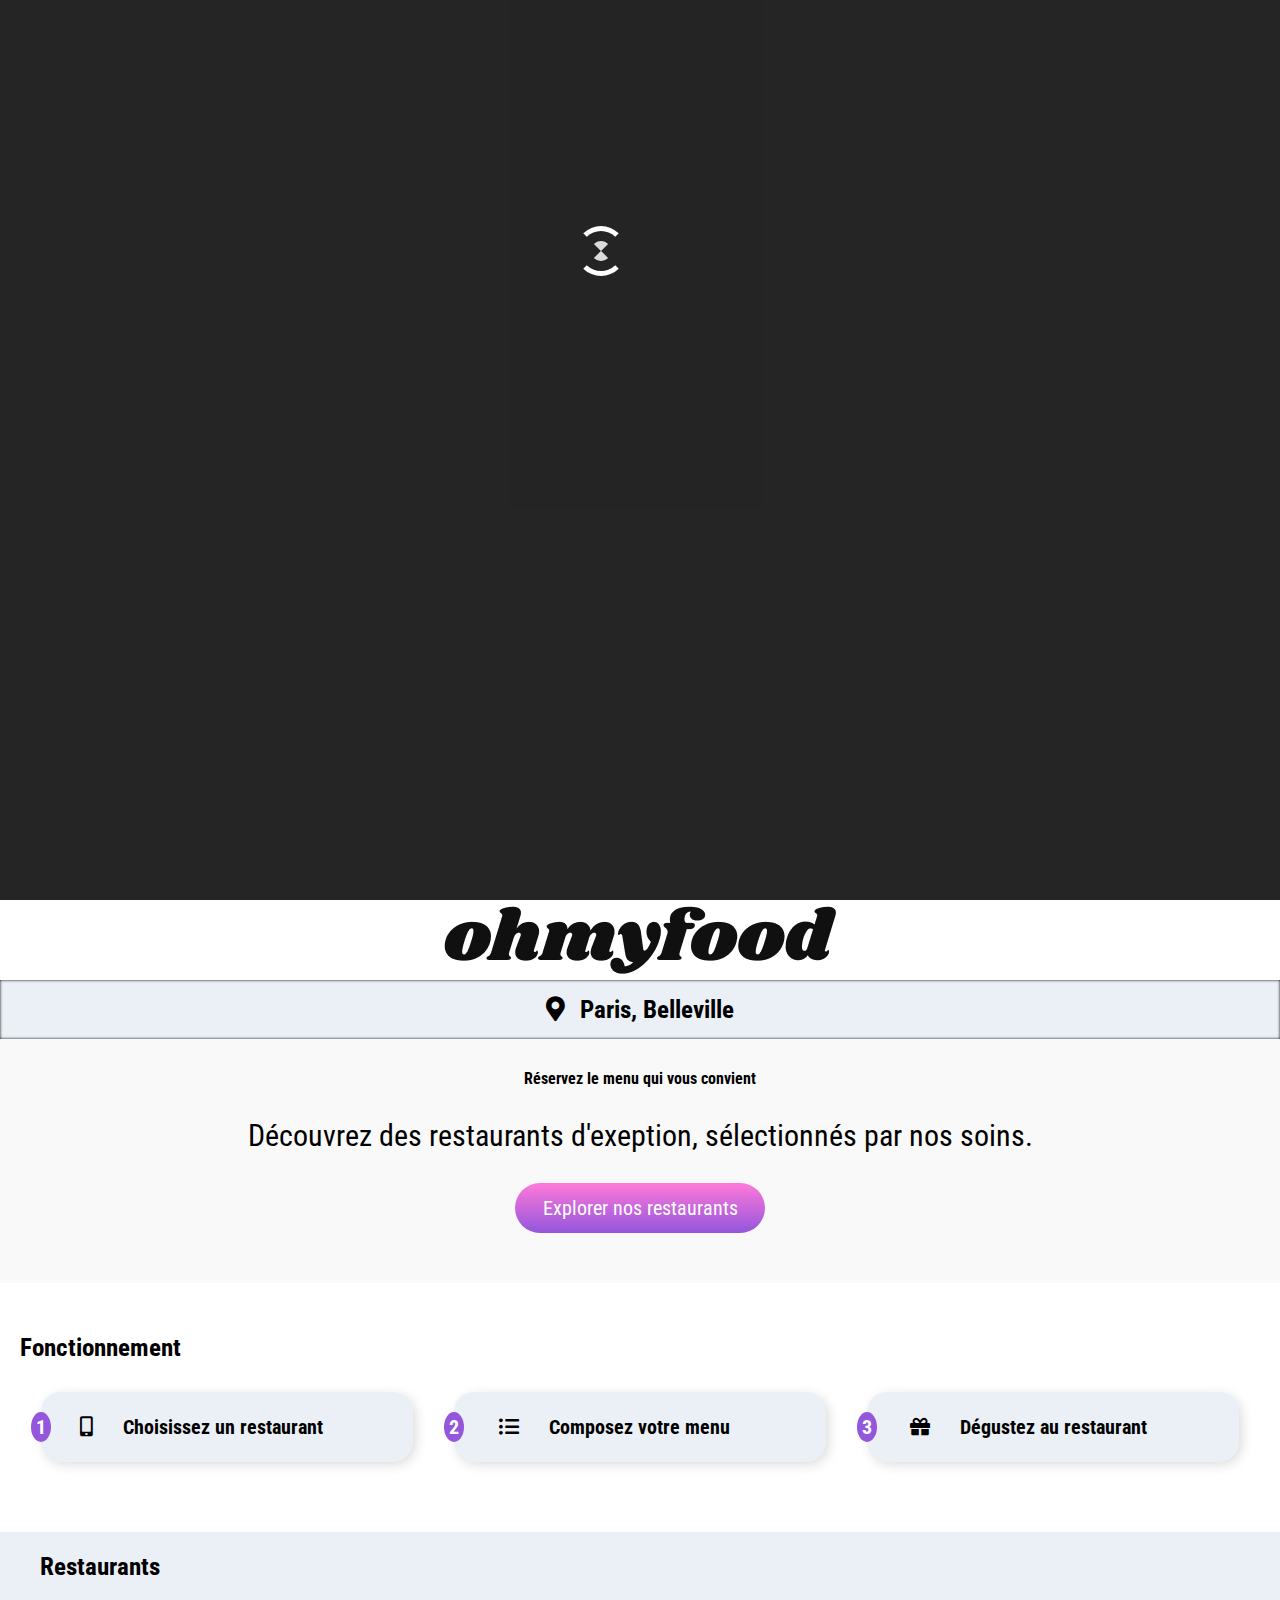
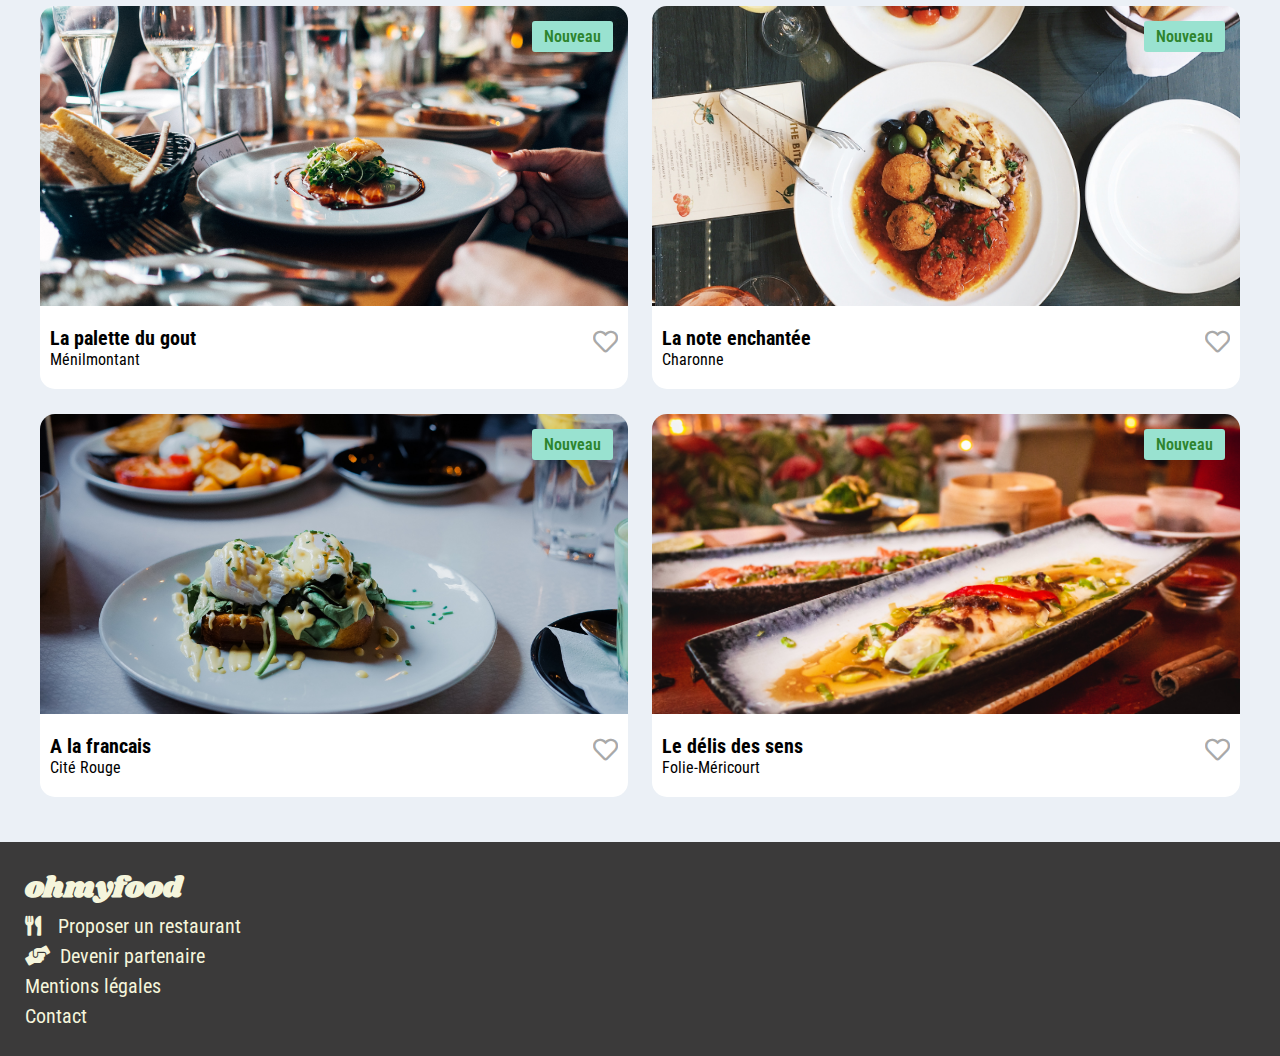
==== commit 4932641e: "suite style" ====
--- a/index.html
+++ b/index.html
@@ -13,152 +13,155 @@
 <body>
         <div class="container3">
                 <span class="laoder laoder-circle"></span>
-                Chargement...
+                <span class="cache">Chargement...</span> 
         </div> 
-        <header class="header">
-                <div class="header__logo header__logo__index">
-                          <img src="./img/logo/ohmyfood.png" alt="logo du site ohmyfood" class="header__logo__img">
-                </div>
-        </header>
-        <main>
-               <div class="localisation">
-                        <div class="localisation__icon"><i class="fas fa-map-marker-alt"></i></div>
-                        <div class="localisation__ville">Paris, Belleville</div>
-               </div>
-                <section class="baniere">
-                        <div>
-                          <h1 class="baniere__title"> Réservez le menu qui vous convient</h1>
+        <div class="index">
+                <header class="header">
+                        <div class="header__logo header__logo__index">
+                                  <img src="./img/logo/ohmyfood.png" alt="logo du site ohmyfood" class="header__logo__img">
                         </div>
-                        <p class="baniere__paragraphe">
-                                Découvrez des restaurants d'exeption, sélectionnés par nos soins.
-                        </p>
-                        <div class="baniere__explorer">
-                                Explorer nos restaurants
+                </header>
+                <main>
+                       <div class="localisation">
+                                <div class="localisation__icon"><i class="fas fa-map-marker-alt"></i></div>
+                                <div class="localisation__ville">Paris, Belleville</div>
+                       </div>
+                        <section class="baniere">
+                                <div>
+                                  <h1 class="baniere__title"> Réservez le menu qui vous convient</h1>
+                                </div>
+                                <p class="baniere__paragraphe">
+                                        Découvrez des restaurants d'exeption, sélectionnés par nos soins.
+                                </p>
+                                <div class="baniere__explorer">
+                                        Explorer nos restaurants
+                                </div>
+                        </section>
+                        <section class="fonctionnement">
+                                <h3 class="fonctionnement__title">Fonctionnement</h3> 
+                                <div class="fonctionnement__item">
+                                        <div class="fonctionnement__chosissez">
+                                                <div class="fonctionnement__chosissez__numero">1</div>
+                                                <div class="fonctionnement__chosissez__icon "><i class="fas fa-mobile-alt"></i></div>
+                                                <p class="fonctionnement__chosissez__texte">Choisissez un restaurant</p>
+                                        </div>
+                                        <div class="fonctionnement__chosissez">
+                                                <div class="fonctionnement__chosissez__numero">2</div>
+                                                <div class="fonctionnement__chosissez__icon color_icon"><i class="fas fa-list-ul"></i></div>
+                                                <p class="fonctionnement__chosissez__texte">Composez votre menu</p>
+                                        </div>
+                                        <div class="fonctionnement__chosissez">
+                                                <div class="fonctionnement__chosissez__numero">3</div>
+                                                <div class="fonctionnement__chosissez__icon color_icon"><i class="fas fa-gift"></i></div>
+                                                <p class="fonctionnement__chosissez__texte">Dégustez au restaurant</p>
+                                        </div>
+                                </div>
+                        </section>
+                        <section class="restaurant">
+                            <h2 class="restaurant__title">Restaurants</h2>
+                            <div class="restaurant__items">
+                                <div class="restaurant__br">
+                                        <a class="restaurant__br__liens" href="./menu/palete_du_gout.html">
+                                                <div class="restaurant__br__liens__nouveau nouveau">Nouveau</div>
+                                                <div class="restaurant__br__liens__palette__img">
+                                                        <img class="restaurant__img restaurant__br__liens__palette__img--img" src="./img/restaurants/jay-wennington-N_Y88TWmGwA-unsplash.jpg" alt="">
+                                                </div>
+                                        </a>
+                                                <div class="palette_text">
+                                                        <div>
+                                                                <p class="font">La palette du gout </p>
+                                                                <p> Ménilmontant</p>
+                                                        </div>
+                                                        <div class="palette_heart">
+                                                                <i class="far fa-heart coeur-contenant">
+                                                                        <i class="fas fa-heart coeur-colore"></i>
+                                                                </i>
+                                                        </div>
+                                                </div>
+                                       
+                                </div>
+        
+                                <div class="note_enchante restaurant__br">
+                                        <a class="restaurant__br__liens" href="./menu/note_enchante.html">
+                                                <div class="restaurant__br__liens__nouveau nouveau">Nouveau</div>
+                                                <div class="restaurant__br__liens__palette__img">
+                                                        <img class="restaurant__img restaurant__br__liens__palette__img--img" src="./img/restaurants/stil-u2Lp8tXIcjw-unsplash.jpg" alt="">
+                                                </div>
+                                        </a>
+                                                <div class="palette_text">
+                                                    <div>
+                                                        <p class="font">La note enchantée </p>
+                                                        <p>Charonne</p>
+                                                    </div>
+                                                        <div class="palette_heart">
+                                                                <i class="far fa-heart coeur-contenant">
+                                                                        <i class="fas fa-heart coeur-colore"></i>
+                                                                </i>
+                                                        </div>
+                                                </div>
+                                       
+                                </div>
+        
+                                <div class="francais restaurant__br">
+                                        <a class="restaurant__br__liens" href="./menu/francaise.html">
+                                                <div class="restaurant__br__liens__nouveau nouveau">Nouveau</div>
+                                                <div class="restaurant__br__liens__palette__img">
+                                                        <img class="restaurant__img restaurant__br__liens__palette__img--img" src="./img/restaurants/toa-heftiba-DQKerTsQwi0-unsplash.jpg" alt="">
+                                                </div>
+                                        </a>
+                                                <div class="palette_text">
+                                                     <div>
+                                                        <p class="font">A la francais</p>
+                                                        <p>Cité Rouge</p>
+                                                     </div>
+                                                        <div class="palette_heart">
+                                                                <i class="far fa-heart coeur-contenant">
+                                                                        <i class="fas fa-heart coeur-colore"></i>
+                                                                </i>
+                                                        </div>
+                                                </div>
+                                       
+                                </div>
+        
+                                <div class="palette restaurant__br">
+                                        <a class="restaurant__br__liens" href="./menu/delice_des_sens.html">
+                                                <div class="restaurant__br__liens__nouveau nouveau">Nouveau</div>
+                                                <div class="palette__img restaurant__br__liens__palette__img">
+                                                        <img class="restaurant__img restaurant__br__liens__palette__img--img" src="./img/restaurants/louis-hansel-shotsoflouis-qNBGVyOCY8Q-unsplash.jpg" alt="">
+                                                </div>
+                                        </a>
+                                                <div class="palette_text">
+                                                    <div>
+                                                        <p class="font">Le délis des sens</p>
+                                                        <p>Folie-Méricourt</p>
+                                                    </div>
+                                                        <div class="palette_heart">
+                                                                <i class="far fa-heart coeur-contenant">
+                                                                        <i class="fas fa-heart coeur-colore"></i>
+                                                                </i>
+                                                        </div>
+                                                </div>
+                                        
+                                </div>
+                            </div>
+                        </section>
+                </main> 
+                <footer class="footer">
+                        <h3 class="footer__title">ohmyfood</h3>
+                        <div class="content">
+                                <div class="proposer">
+                                        <span><i class="fas fa-utensils"></i></span>
+                                        <p class="t"> Proposer un restaurant </p>
+                                </div>
+                                <div class="partenaire">
+                                        <span><i class="fas fa-hands-helping t"></i></span>
+                                        <p> Devenir partenaire </p>
+                                </div>
+                                <div class="mention"> Mentions légales</div>
+                                <div class="div">Contact</div> 
                         </div>
-                </section>
-                <section class="fonctionnement">
-                        <h3 class="fonctionnement__title">Fonctionnement</h3> 
-                        <div class="fonctionnement__item">
-                                <div class="fonctionnement__chosissez">
-                                        <div class="fonctionnement__chosissez__numero">1</div>
-                                        <div class="fonctionnement__chosissez__icon "><i class="fas fa-mobile-alt"></i></div>
-                                        <p class="fonctionnement__chosissez__texte">Choisissez un restaurant</p>
-                                </div>
-                                <div class="fonctionnement__chosissez">
-                                        <div class="fonctionnement__chosissez__numero">2</div>
-                                        <div class="fonctionnement__chosissez__icon color_icon"><i class="fas fa-list-ul"></i></div>
-                                        <p class="fonctionnement__chosissez__texte">Composez votre menu</p>
-                                </div>
-                                <div class="fonctionnement__chosissez">
-                                        <div class="fonctionnement__chosissez__numero">3</div>
-                                        <div class="fonctionnement__chosissez__icon color_icon"><i class="fas fa-gift"></i></div>
-                                        <p class="fonctionnement__chosissez__texte">Dégustez au restaurant</p>
-                                </div>
-                        </div>
-                </section>
-                <section class="restaurant">
-                    <h2 class="restaurant__title">Restaurants</h2>
-                    <div class="restaurant__items">
-                        <div class="restaurant__br">
-                                <a class="restaurant__br__liens" href="./menu/palete_du_gout.html">
-                                        <div class="restaurant__br__liens__nouveau nouveau">Nouveau</div>
-                                        <div class="restaurant__br__liens__palette__img">
-                                                <img class="restaurant__img restaurant__br__liens__palette__img--img" src="./img/restaurants/jay-wennington-N_Y88TWmGwA-unsplash.jpg" alt="">
-                                        </div>
-                                </a>
-                                        <div class="palette_text">
-                                                <div>
-                                                        <p class="font">La palette du gout </p>
-                                                        <p> Ménilmontant</p>
-                                                </div>
-                                                <div class="palette_heart">
-                                                        <i class="far fa-heart coeur-contenant">
-                                                                <i class="fas fa-heart coeur-colore"></i>
-                                                        </i>
-                                                </div>
-                                        </div>
-                               
-                        </div>
-
-                        <div class="note_enchante restaurant__br">
-                                <a class="restaurant__br__liens" href="./menu/note_enchante.html">
-                                        <div class="restaurant__br__liens__nouveau nouveau">Nouveau</div>
-                                        <div class="restaurant__br__liens__palette__img">
-                                                <img class="restaurant__img restaurant__br__liens__palette__img--img" src="./img/restaurants/stil-u2Lp8tXIcjw-unsplash.jpg" alt="">
-                                        </div>
-                                </a>
-                                        <div class="palette_text">
-                                            <div>
-                                                <p class="font">La note enchantée </p>
-                                                <p>Charonne</p>
-                                            </div>
-                                                <div class="palette_heart">
-                                                        <i class="far fa-heart coeur-contenant">
-                                                                <i class="fas fa-heart coeur-colore"></i>
-                                                        </i>
-                                                </div>
-                                        </div>
-                               
-                        </div>
-
-                        <div class="francais restaurant__br">
-                                <a class="restaurant__br__liens" href="./menu/francaise.html">
-                                        <div class="restaurant__br__liens__nouveau nouveau">Nouveau</div>
-                                        <div class="restaurant__br__liens__palette__img">
-                                                <img class="restaurant__img restaurant__br__liens__palette__img--img" src="./img/restaurants/toa-heftiba-DQKerTsQwi0-unsplash.jpg" alt="">
-                                        </div>
-                                </a>
-                                        <div class="palette_text">
-                                             <div>
-                                                <p class="font">A la francais</p>
-                                                <p>Cité Rouge</p>
-                                             </div>
-                                                <div class="palette_heart">
-                                                        <i class="far fa-heart coeur-contenant">
-                                                                <i class="fas fa-heart coeur-colore"></i>
-                                                        </i>
-                                                </div>
-                                        </div>
-                               
-                        </div>
-
-                        <div class="palette restaurant__br">
-                                <a class="restaurant__br__liens" href="./menu/delice_des_sens.html">
-                                        <div class="restaurant__br__liens__nouveau nouveau">Nouveau</div>
-                                        <div class="palette__img restaurant__br__liens__palette__img">
-                                                <img class="restaurant__img restaurant__br__liens__palette__img--img" src="./img/restaurants/louis-hansel-shotsoflouis-qNBGVyOCY8Q-unsplash.jpg" alt="">
-                                        </div>
-                                </a>
-                                        <div class="palette_text">
-                                            <div>
-                                                <p class="font">Le délis des sens</p>
-                                                <p>Folie-Méricourt</p>
-                                            </div>
-                                                <div class="palette_heart">
-                                                        <i class="far fa-heart coeur-contenant">
-                                                                <i class="fas fa-heart coeur-colore"></i>
-                                                        </i>
-                                                </div>
-                                        </div>
-                                
-                        </div>
-                    </div>
-                </section>
-        </main> 
-        <footer class="footer">
-                <h3 class="footer__title">ohmyfood</h3>
-                <div class="content">
-                        <div class="proposer">
-                                <span><i class="fas fa-utensils"></i></span>
-                                <p class="t"> Proposer un restaurant </p>
-                        </div>
-                        <div class="partenaire">
-                                <span><i class="fas fa-hands-helping t"></i></span>
-                                <p> Devenir partenaire </p>
-                        </div>
-                        <div class="mention"> Mentions légales</div>
-                        <div class="div">Contact</div> 
-                </div>
-         </footer>
+                 </footer>
+        </div>
+      
 </body>
 </html>   --- a/style/css/style.css
+++ b/style/css/style.css
@@ -4,16 +4,18 @@
 @import url("./../css/helpers/_$Variable.css");
 /******************************VARIABLE*****************************/
 .container3 {
-  position: fixed;
+
+  position: relative;
   background-color: #0d0d0d;
   opacity: 0.9;
   height: 100vh;
-  inset: 0px;
+  /* inset: 0px; */
   z-index: 1;
   color: #FFFFFF;
   line-height: 500px;
   padding-left: 45%;
-  animation: display 9s 1s forwards;
+  animation: display 5s 1s forwards;
+  animation: moveHeight 5s 1s forwards;
 }
 
 .laoder {
@@ -63,6 +65,10 @@
   opacity: 0.6;
   animation: spinreverse 3s linear 0s forwards;
 }
+.cache{
+  opacity: 0;
+  transition: opacity 6s;
+}
 
 @keyframes spin {
   0% {
@@ -86,9 +92,20 @@
   100% {
     display: none;
     opacity: 0;
+    /* position: relative; */
     z-index: 0;
   }
 }
+
+@keyframes moveHeight{
+  0%{
+    height: 100vh;
+  }
+  100% {
+      height: 0;
+  }
+}
+
 @keyframes spinreverse {
   0% {
     transform: rotate(0deg);
@@ -129,7 +146,11 @@
   font-family: "Roboto Condensed", sans-serif;
 }
 
+.index{
+  z-index: 1;
+}
 .localisation {
+  box-shadow: inset 0 0 3px #000;
   background-color: #ebf0f6;
   justify-content: center;
   display: flex;
@@ -155,11 +176,11 @@
   align-items: center;
   display: flex;
   flex-direction: column;
-  height: 250px;
+  height: 300x;
 }
 .baniere__title {
   text-align: center;
-  font-size: 35px;
+  font-size: 100%;
   margin: 30px 0;
 }
 .baniere__paragraphe {
@@ -181,7 +202,11 @@
   font-size: 20px;
   background-color: #FF79DA;
   color: #FFFFFF;
-  cursor: cursor;
+}
+
+.baniere .baniere__explorer:hover{
+       cursor: pointer;
+       background-color: #99E2D0;
 }
 
 .fonctionnement {
@@ -204,7 +229,8 @@
   justify-content: center;
   align-items: center;
   margin: 20px 10px 20px 10px;
-  height: 50px;
+  font-size: 20px;
+  height: 70px;
   font-weight: bold;
   border-radius: 20px;
   position: relative;
@@ -212,11 +238,12 @@
   box-shadow: 3px 3px 13px -2px rgba(33, 32, 32, 0.2);
 }
 .fonctionnement__chosissez__texte {
-  text-align: right;
-  margin-left: 100px;
+  text-align: center;
+  margin-left: 30px;
 }
 .fonctionnement__chosissez__icon {
   text-align: center;
+  margin-left: -50px;
 }
 .fonctionnement__chosissez__numero {
   position: absolute;
@@ -252,10 +279,12 @@
   display: flex;
   flex-wrap: wrap;
   justify-content: space-between;
+  /* height: 500px; */
 }
 .restaurant .restaurant__br {
   transition: transform 1s ease-in-out;
   border-radius: 15px;
+  /* height: 100px; */
   /* background-color: #FF79DA; */
   margin-bottom: 25px;
   /* border: 5px solid #9356DC; */
@@ -285,12 +314,11 @@
 }
 .restaurant .palette_text {
   margin-top: -4px;
-  padding: 20px 15px 20px 15px;
+  padding: 20px 10px 20px 10px;
   background-color: #FFFFFF;
   border-radius: 0px 0px 15px 15px;
   display: flex;
   justify-content: space-between;
-  
 }
 .restaurant .palette_text .font{
   font-weight: bold;
@@ -309,13 +337,14 @@
   overflow: hidden;
   cursor: pointer;
   color: #a9a9a9;
+  /* padding: 1px; */
 }
 .restaurant .palette_text .palette_heart .coeur-colore {
   position: absolute;
   top: 60px;
   left: 30px;
   font-size: 0px;
-  transition: top 0.5s, font-size 0.5s, left 0.5s;
+  transition: top 3s, font-size 3s, left 3s;
   background: linear-gradient(to left, #9356DC 0%, #FF79DA 100%);
   background-clip: text;
   -webkit-background-clip: text;
@@ -324,12 +353,12 @@
 .restaurant .palette_text .palette_heart .coeur-contenant:hover {
   padding-right: 0.25px;
   color: #e251ea;
-  counter-reset: #FF79DA;
+  /* counter-reset: #FF79DA; */
 }
 .restaurant .palette_text .palette_heart .coeur-contenant:hover .coeur-colore {
-  top: 1.5px;
-  font-size: 23px;
-  left: 2px;
+    top: 0px;
+    font-size: 28px;
+    left: 0px;
 }
 
 .restaurant__br__liens {
@@ -349,15 +378,15 @@
 
 @media only screen and (max-width: 768px){
   .baniere__title {
+    font-size: 45px;
+  }
+
+  .baniere__paragraphe {
     font-size: 25px;
   }
-
-  .baniere__paragraphe {
-    font-size: 20px;
-  }
 .baniere__explorer {
-  width: 40%;
-  font-size: 15px;
+  /* width: 40%; */
+  font-size: 20px;
 }
   .restaurant__img {
     height: 250px;
--- a/style/css/header.css
+++ b/style/css/header.css
@@ -4,6 +4,8 @@
   justify-content: space-between;
   padding: 20px 0;
   color: beige;
+  height: 80px;
+  
 }
 .header__span {
   color: #000;
@@ -16,11 +18,15 @@
   display: flex;
   justify-content: center;
   width: 90%;
-  margin-right: 30px;
+  align-items: center;
+  /* margin-right: 30px; */
 }
 .header__logo__img {
-  width: 20%;
-  max-width: 30%;
+  max-width: 50%
+  /* object-fit: cover;
+  object-position: center; */
+  /* height: 80px;
+  padding-top: 10px; */
 }
  .header__logo__index {
   width: 100%;
